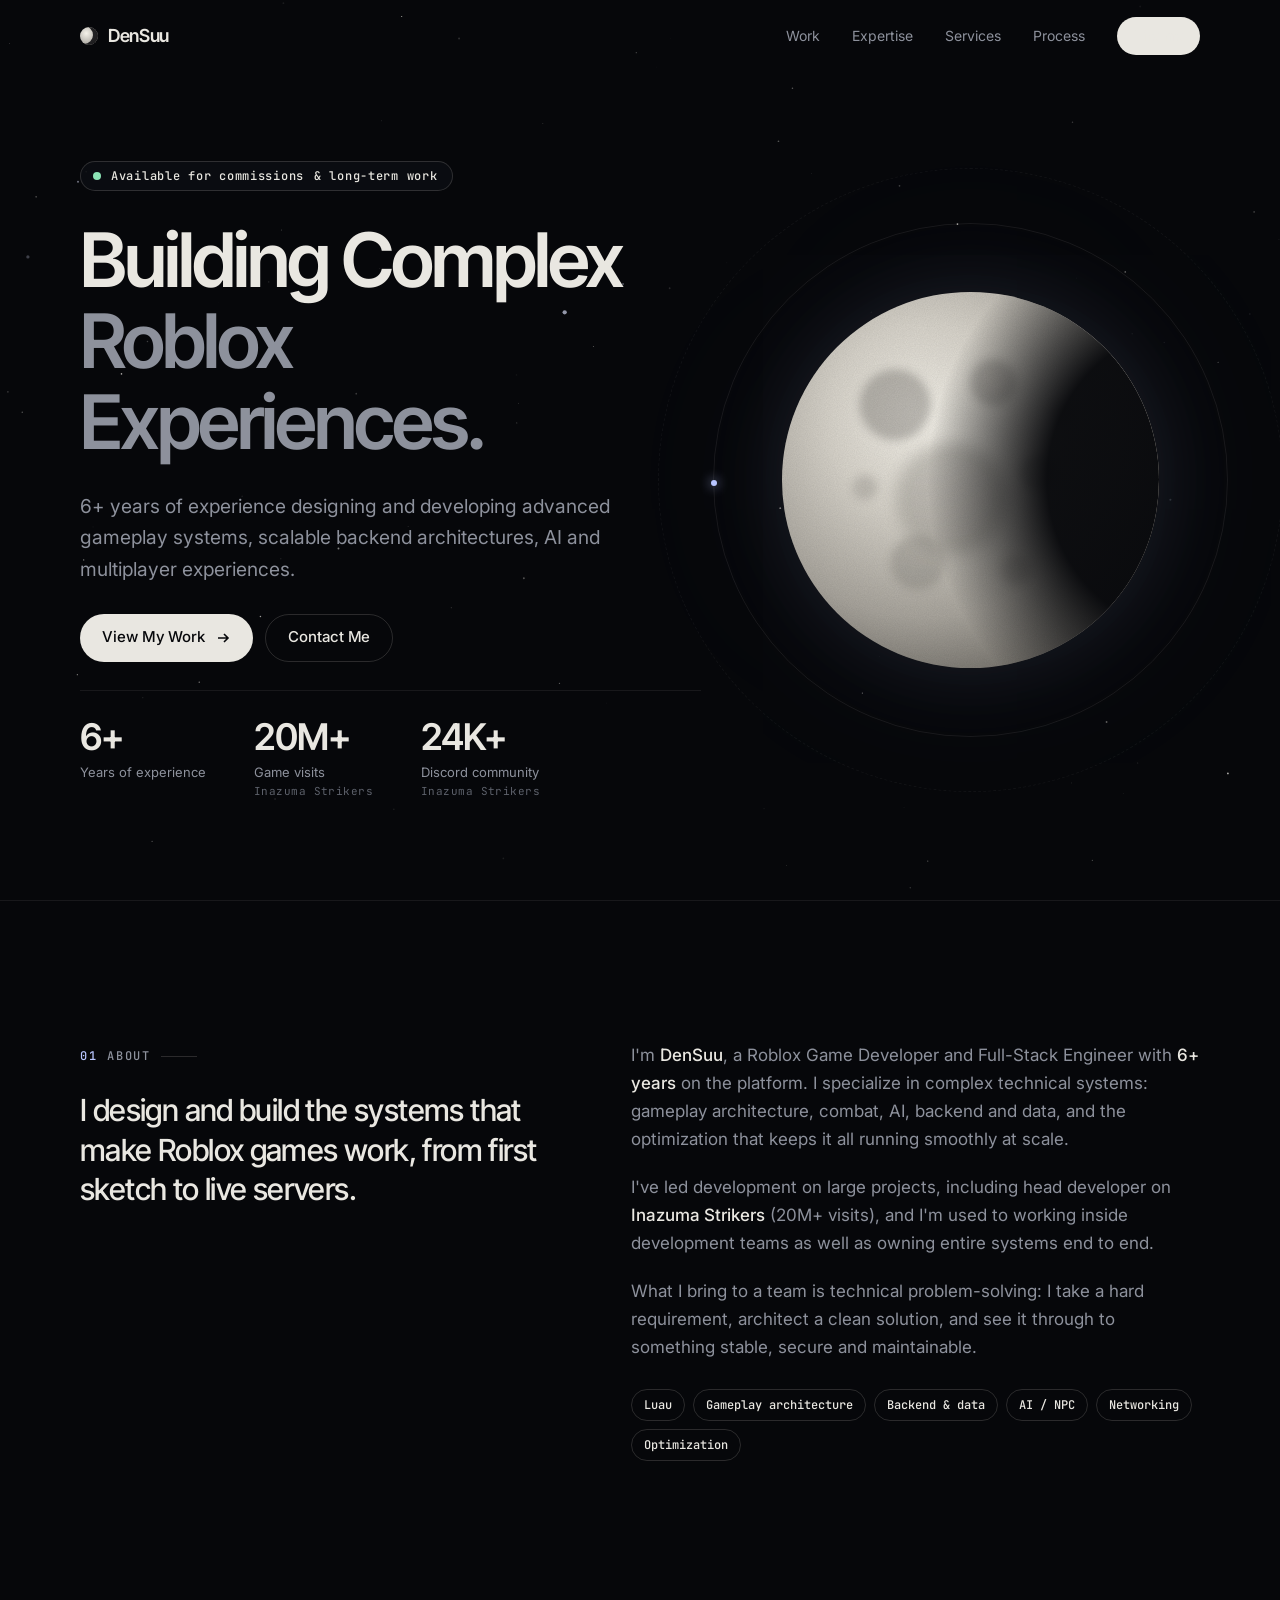
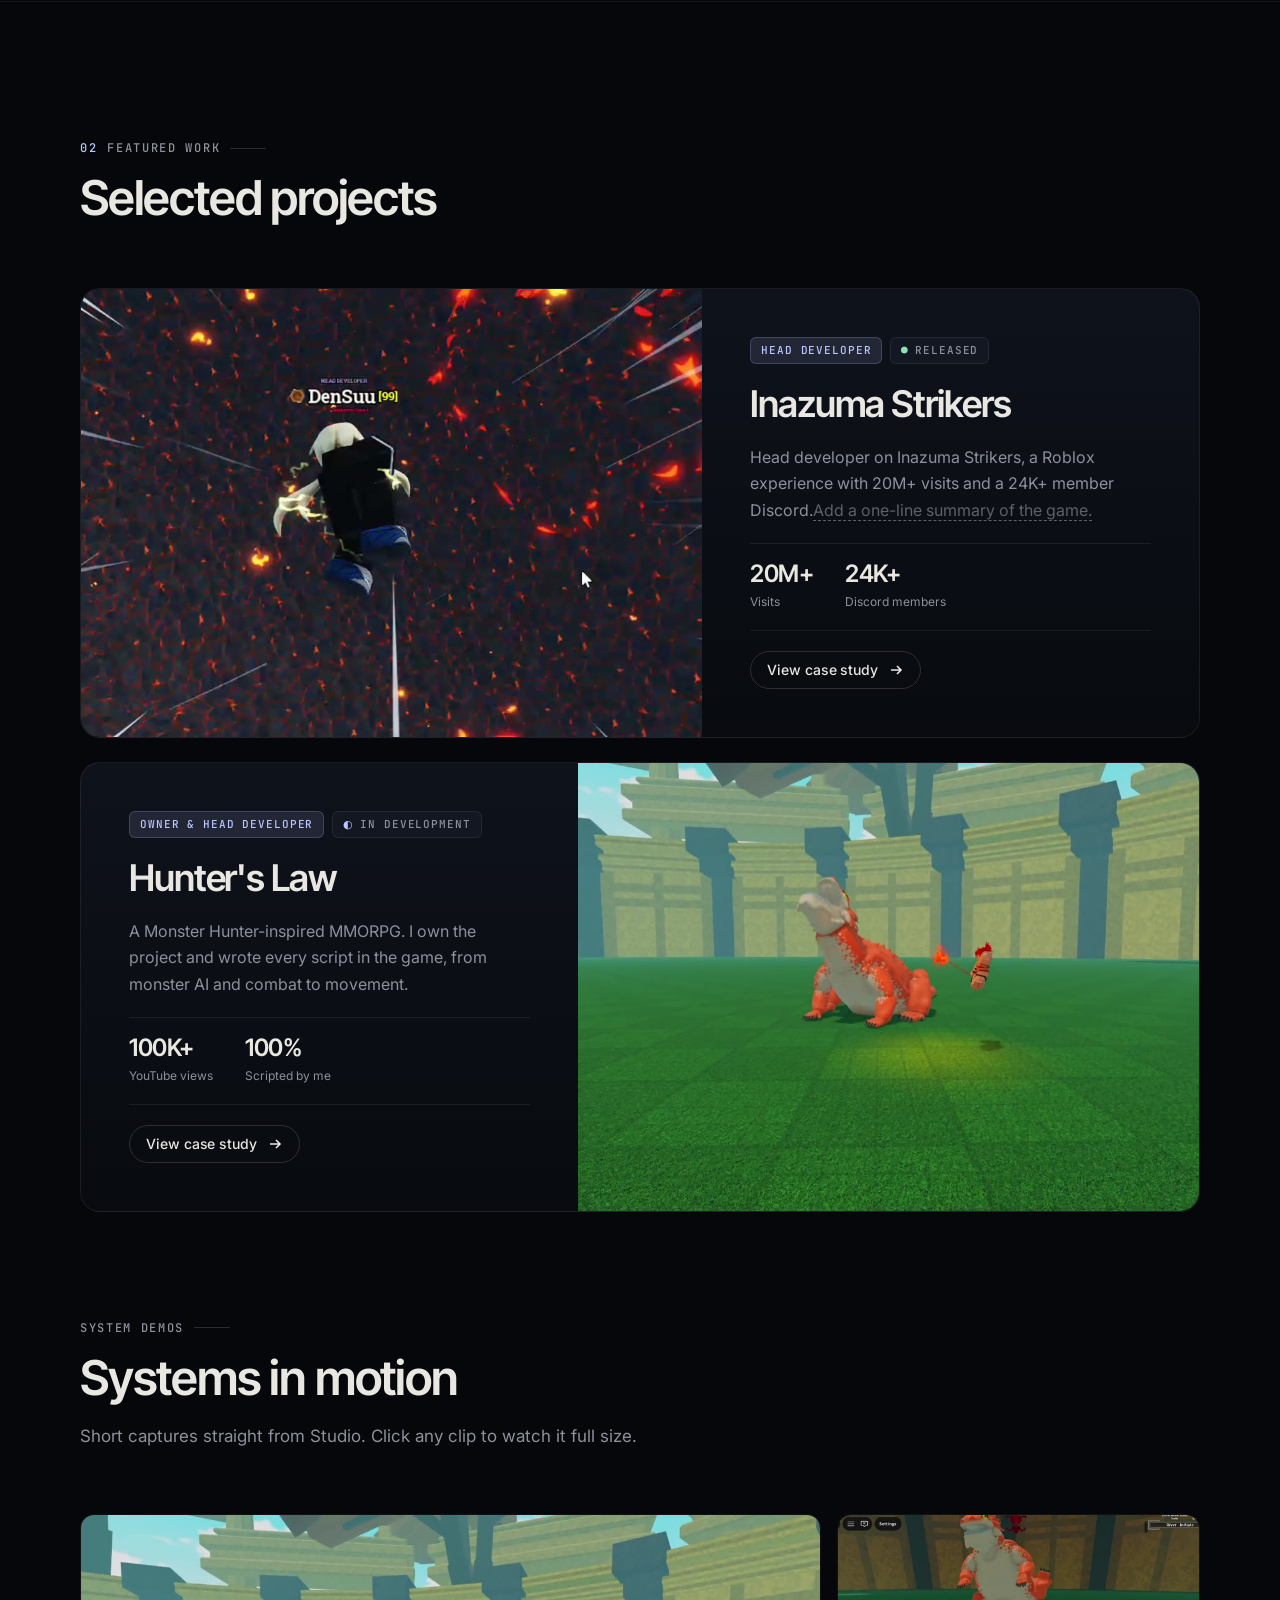
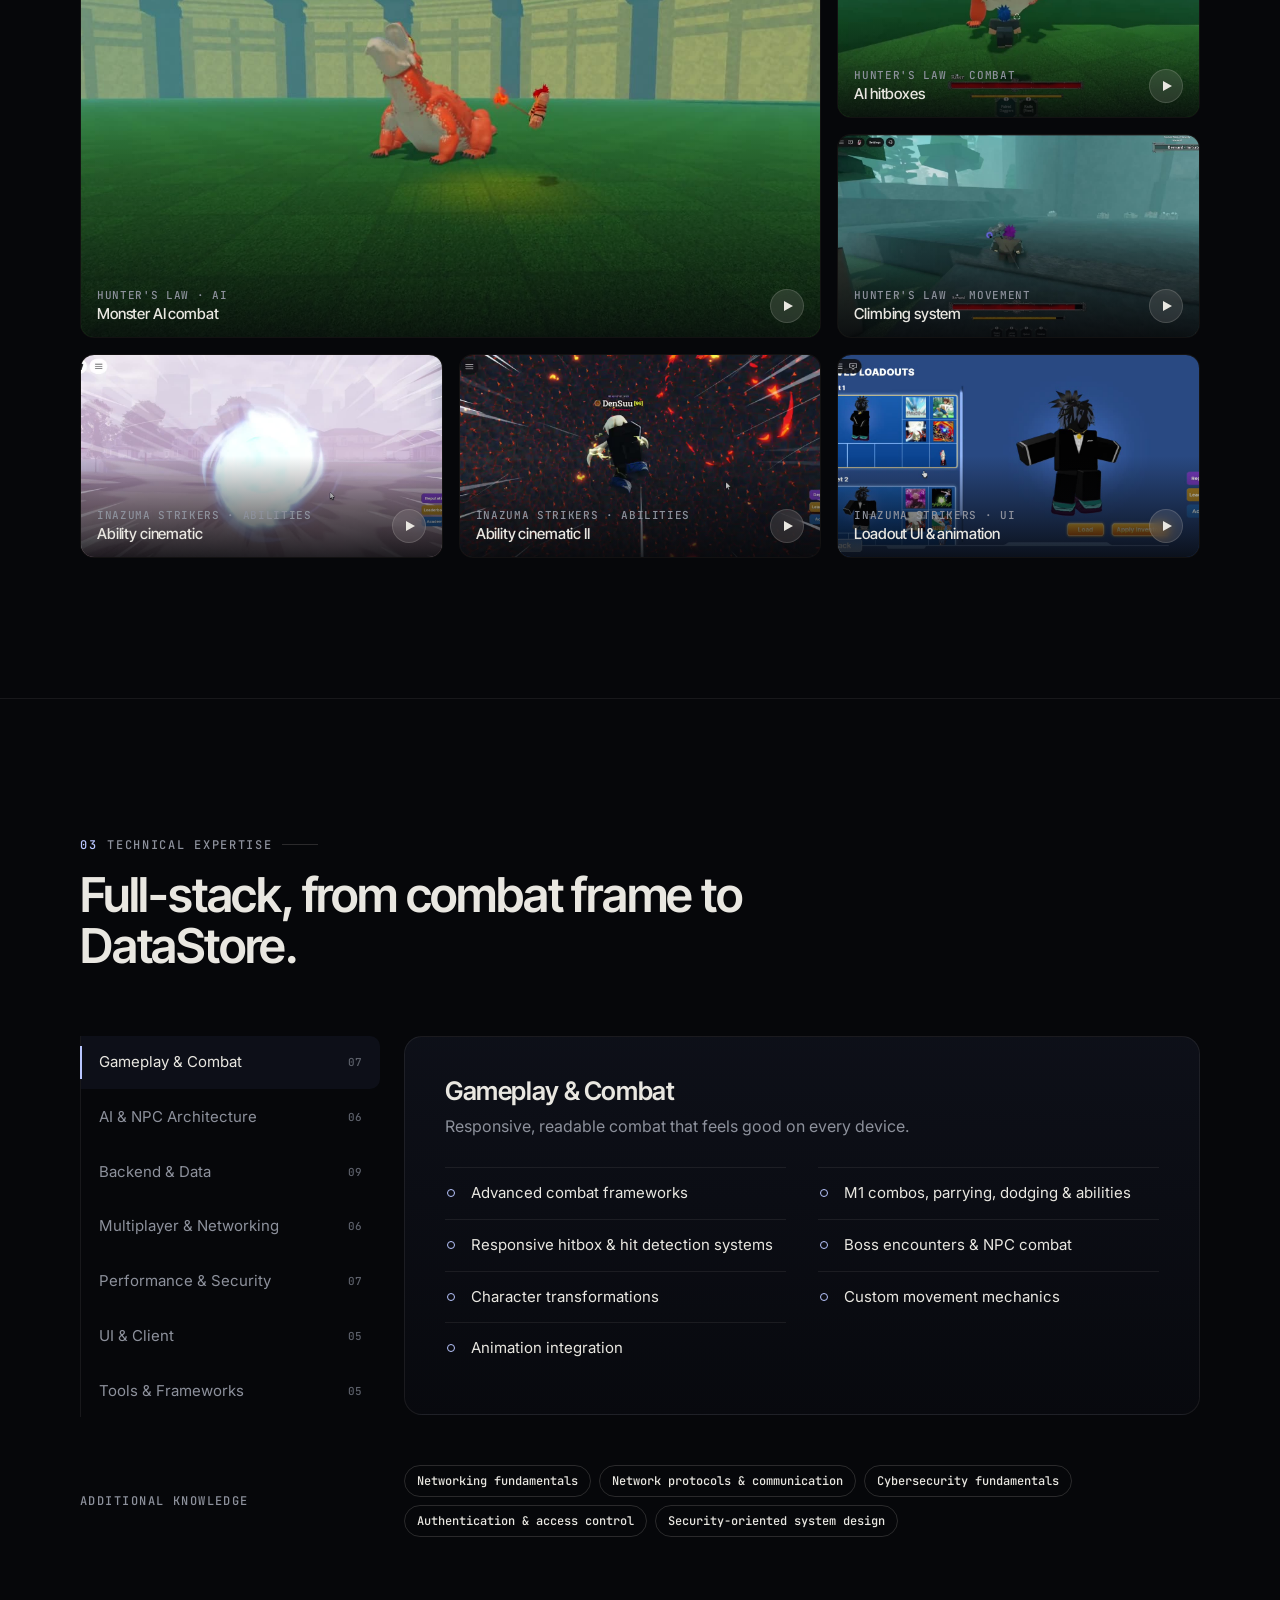
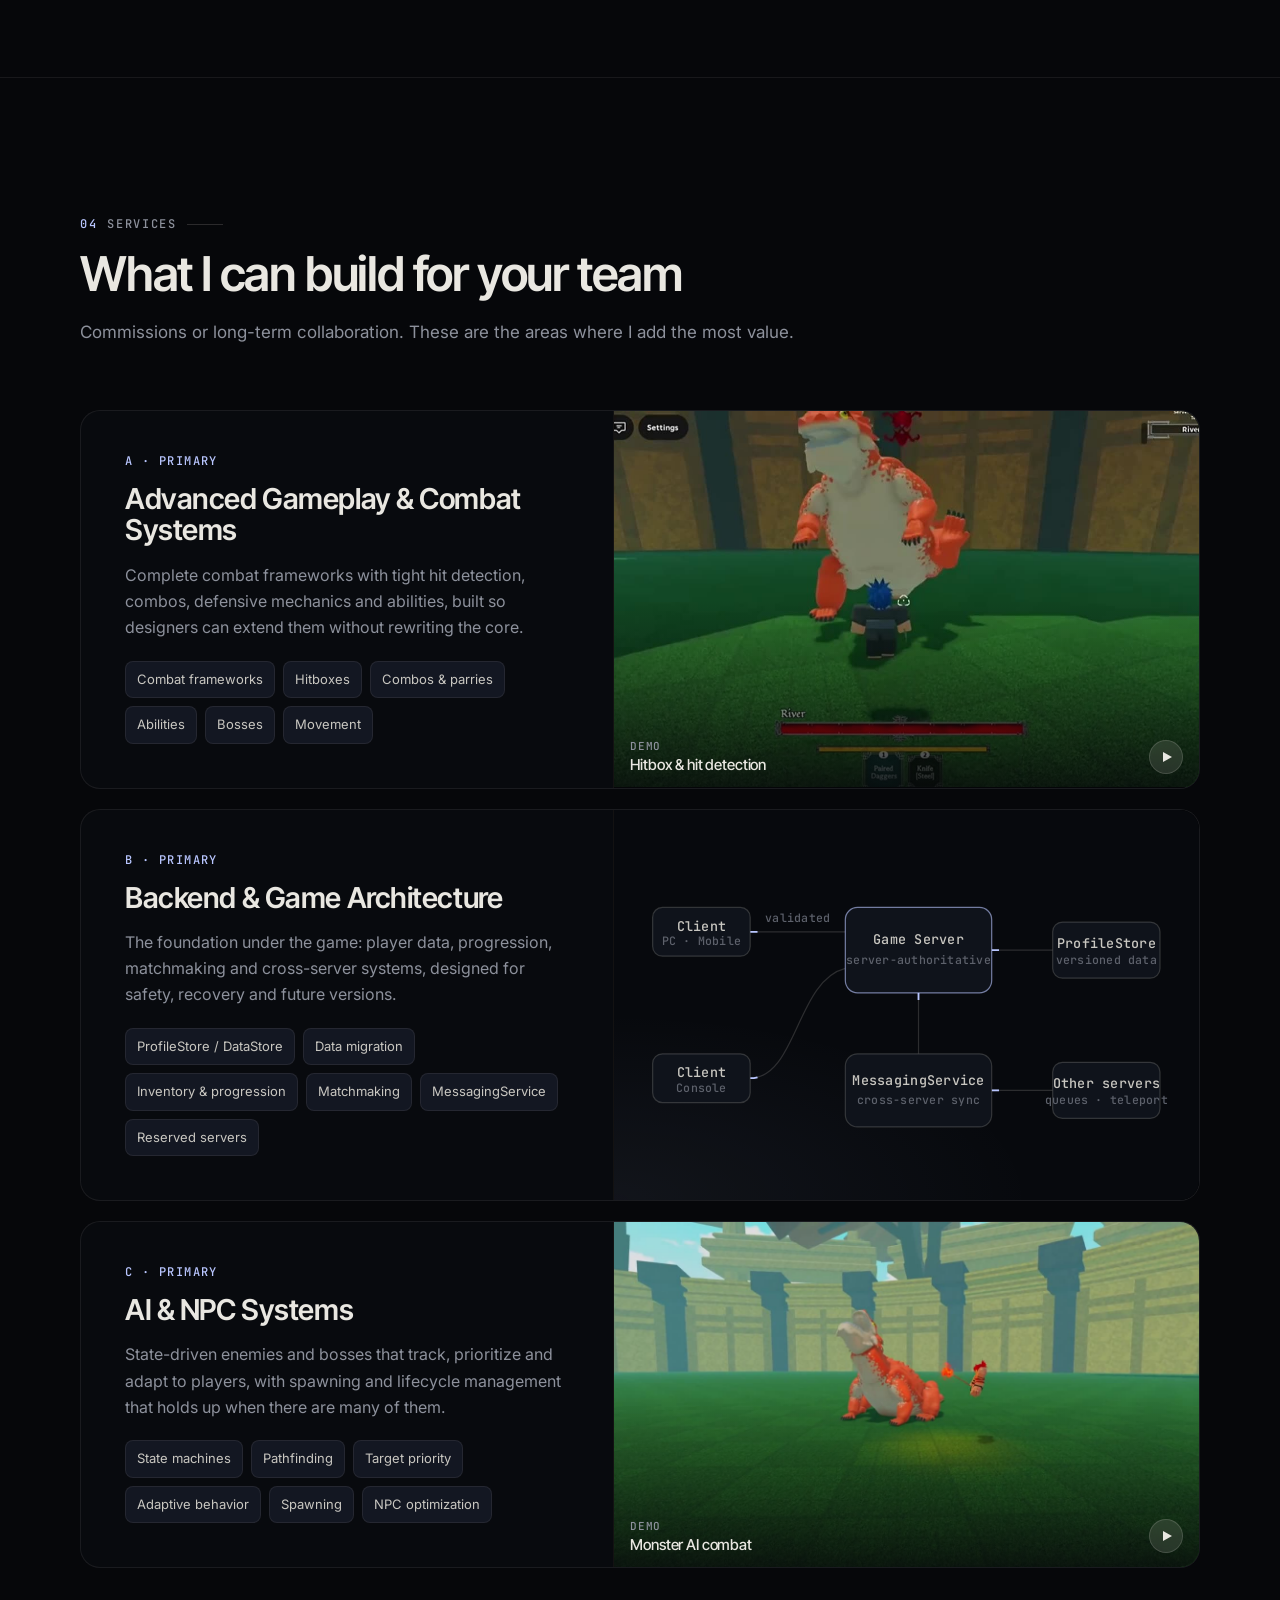
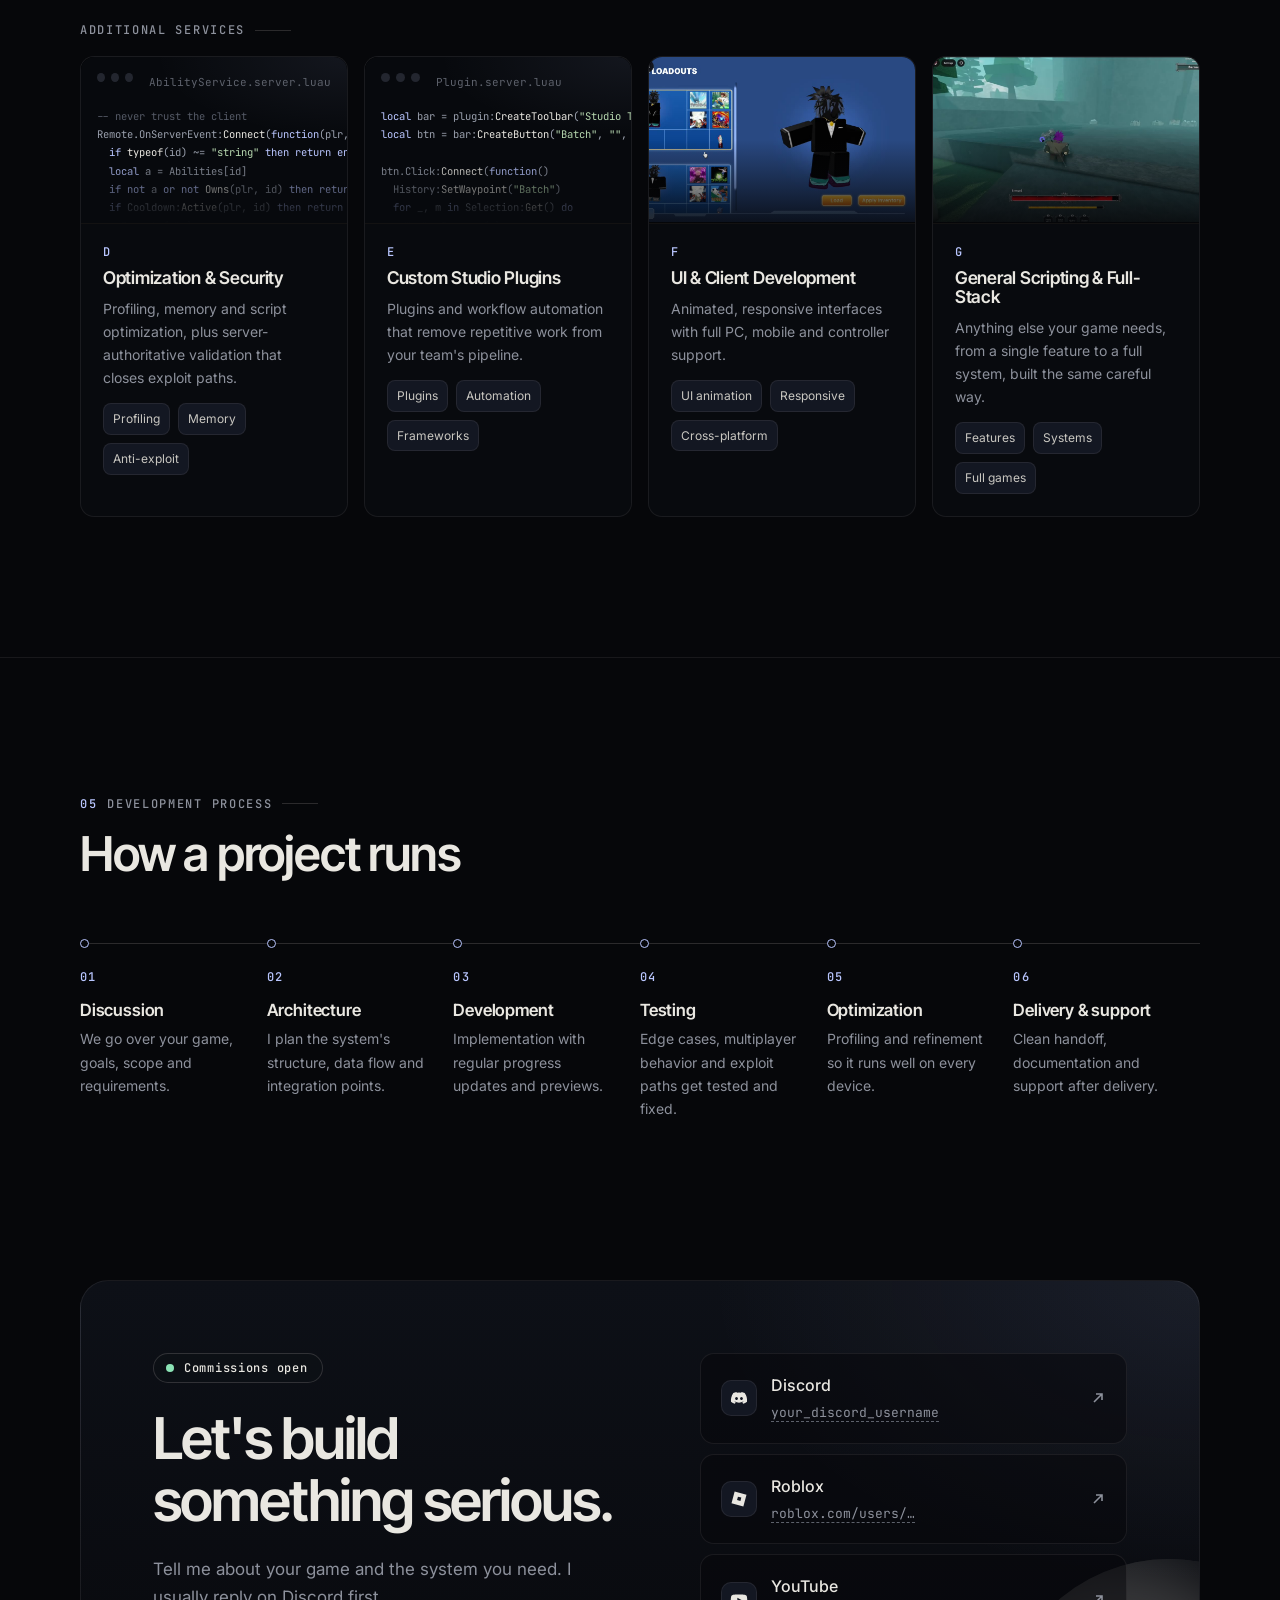
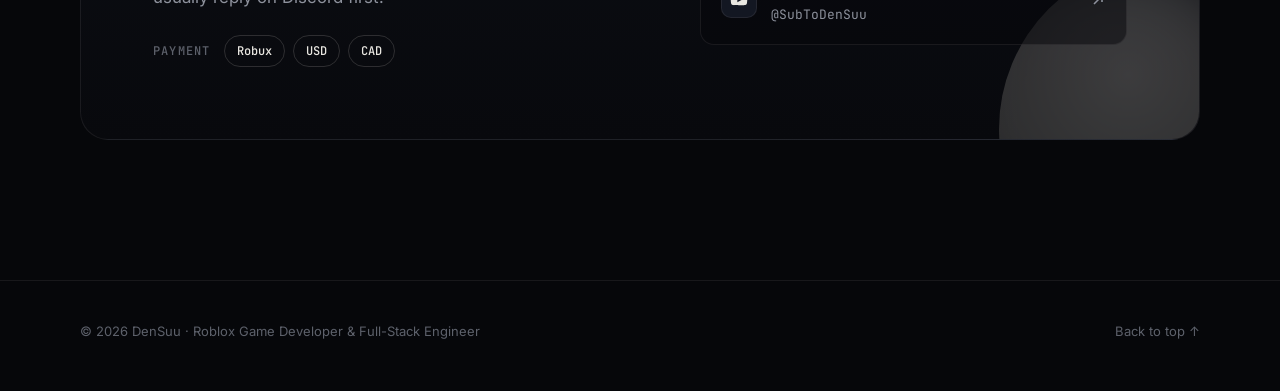
==== index.html @ 3a6e330b "Add files via upload" ====
<!DOCTYPE html>
<html lang="en">
<head>
  <meta charset="utf-8" />
  <meta name="viewport" content="width=device-width, initial-scale=1" />
  <title>DenSuu — Roblox Game Developer &amp; Full-Stack Engineer</title>
  <meta name="description" content="DenSuu — Roblox Game Developer and Full-Stack Engineer with 6+ years of experience building combat systems, AI, backend architecture and multiplayer experiences. Open for commissions." />
  <meta name="theme-color" content="#06070a" />
  <meta property="og:title" content="DenSuu — Roblox Game Developer & Full-Stack Engineer" />
  <meta property="og:description" content="6+ years building advanced gameplay systems, scalable backends, AI and multiplayer experiences on Roblox." />
  <meta property="og:image" content="assets/img/ai-monster-fight.jpg" />
  <link rel="icon" href="assets/img/favicon.svg" type="image/svg+xml" />
  <link rel="preconnect" href="https://fonts.googleapis.com" />
  <link rel="preconnect" href="https://fonts.gstatic.com" crossorigin />
  <link href="https://fonts.googleapis.com/css2?family=Inter:wght@400;500;600&family=Inter+Tight:wght@500;600&family=JetBrains+Mono:wght@400;500&display=swap" rel="stylesheet" />
  <link rel="stylesheet" href="assets/css/style.css" />
</head>
<body>
  <canvas id="stars" aria-hidden="true"></canvas>

  <!-- ===================== NAV ===================== -->
  <header class="nav">
    <div class="container nav-inner">
      <a href="#top" class="logo" aria-label="DenSuu home"><span class="logo-moon"></span>DenSuu</a>
      <button class="nav-toggle" aria-label="Menu" aria-expanded="false"><span></span></button>
      <nav class="nav-links" aria-label="Main">
        <a href="#work">Work</a>
        <a href="#expertise">Expertise</a>
        <a href="#services">Services</a>
        <a href="#process">Process</a>
        <a href="#contact" class="btn btn-primary btn-sm">Hire me</a>
      </nav>
    </div>
  </header>

  <main id="top">
    <!-- ===================== 1. HERO ===================== -->
    <section class="hero">
      <div class="container hero-grid">
        <div class="hero-copy">
          <!-- EDIT: availability text -->
          <span class="status reveal"><span class="dot"></span>Available for commissions<span class="hide-sm"> &amp; long-term work</span></span>

          <h1 class="reveal d1">Building Complex<br /><span class="soft">Roblox Experiences.</span></h1>

          <p class="hero-sub reveal d2">6+ years of experience designing and developing advanced gameplay systems, scalable backend architectures, AI and multiplayer experiences.</p>

          <div class="hero-cta reveal d3">
            <a href="#work" class="btn btn-primary">View My Work
              <svg viewBox="0 0 16 16" fill="none" stroke="currentColor" stroke-width="1.6"><path d="M3 8h10M9 4l4 4-4 4"/></svg></a>
            <a href="#contact" class="btn btn-ghost">Contact Me</a>
          </div>

          <!-- EDIT: headline statistics -->
          <div class="stats reveal d4">
            <div class="stat"><div class="val">6+</div><div class="lbl">Years of experience</div></div>
            <div class="stat"><div class="val">20M+</div><div class="lbl">Game visits<small>Inazuma Strikers</small></div></div>
            <div class="stat"><div class="val">24K+</div><div class="lbl">Discord community<small>Inazuma Strikers</small></div></div>
          </div>
        </div>

        <div class="moon-wrap" aria-hidden="true">
          <div class="moon-orbit o2"></div>
          <div class="moon-orbit"></div>
          <div class="moon"><div class="grain"></div></div>
        </div>
      </div>
    </section>

    <hr class="divider" />

    <!-- ===================== 2. ABOUT ===================== -->
    <section id="about">
      <div class="container about-grid">
        <div class="reveal">
          <span class="eyebrow"><span class="num">01</span> About</span>
          <p class="about-lead" style="margin-top:24px">I design and build the systems that make Roblox games work, from first sketch to live servers.</p>
        </div>
        <div class="about-body reveal d1">
          <!-- EDIT: about text -->
          <p>I'm <strong>DenSuu</strong>, a Roblox Game Developer and Full-Stack Engineer with <strong>6+ years</strong> on the platform. I specialize in complex technical systems: gameplay architecture, combat, AI, backend and data, and the optimization that keeps it all running smoothly at scale.</p>
          <p>I've led development on large projects, including head developer on <strong>Inazuma Strikers</strong> (20M+ visits), and I'm used to working inside development teams as well as owning entire systems end to end.</p>
          <p>What I bring to a team is technical problem-solving: I take a hard requirement, architect a clean solution, and see it through to something stable, secure and maintainable.</p>
          <div class="pill-row">
            <span class="pill">Luau</span><span class="pill">Gameplay architecture</span><span class="pill">Backend &amp; data</span><span class="pill">AI / NPC</span><span class="pill">Networking</span><span class="pill">Optimization</span>
          </div>
        </div>
      </div>
    </section>

    <hr class="divider" />

    <!-- ===================== 3. FEATURED PROJECTS ===================== -->
    <section id="work">
      <div class="container">
        <div class="section-head reveal">
          <span class="eyebrow"><span class="num">02</span> Featured work</span>
          <h2>Selected projects</h2>
        </div>

        <div class="projects">
          <!-- PROJECT A -->
          <article class="project-card reveal">
            <a class="project-media" href="projects/inazuma-strikers.html" aria-label="Inazuma Strikers case study">
              <!-- EDIT: swap for real Inazuma Strikers gameplay footage/cover when available -->
              <video data-autoplay muted loop playsinline preload="none" poster="assets/img/cinematic-2.jpg" data-src="assets/videos/cinematic-2.mp4"></video>
            </a>
            <div class="project-body">
              <div class="project-meta"><span class="tag accent">Head Developer</span><span class="tag live">Released</span></div>
              <h3>Inazuma Strikers</h3>
              <p>Head developer on Inazuma Strikers, a Roblox experience with 20M+ visits and a 24K+ member Discord.<em class="ph">Add a one-line summary of the game.</em></p>
              <div class="mini-stats">
                <div><div class="val">20M+</div><div class="lbl">Visits</div></div>
                <div><div class="val">24K+</div><div class="lbl">Discord members</div></div>
              </div>
              <a href="projects/inazuma-strikers.html" class="btn btn-ghost btn-sm">View case study
                <svg viewBox="0 0 16 16" fill="none" stroke="currentColor" stroke-width="1.6"><path d="M3 8h10M9 4l4 4-4 4"/></svg></a>
            </div>
          </article>

          <!-- PROJECT B -->
          <article class="project-card reveal">
            <a class="project-media" href="projects/hunters-law.html" aria-label="Hunter's Law case study">
              <video data-autoplay muted loop playsinline preload="none" poster="assets/img/ai-monster-fight.jpg" data-src="assets/videos/ai-monster-fight.mp4"></video>
            </a>
            <div class="project-body">
              <div class="project-meta"><span class="tag accent">Owner &amp; Head Developer</span><span class="tag dev">In development</span></div>
              <h3>Hunter's Law</h3>
              <p>A Monster Hunter-inspired MMORPG. I own the project and wrote every script in the game, from monster AI and combat to movement.</p>
              <div class="mini-stats">
                <div><div class="val">100K+</div><div class="lbl">YouTube views</div></div>
                <div><div class="val">100%</div><div class="lbl">Scripted by me</div></div>
              </div>
              <a href="projects/hunters-law.html" class="btn btn-ghost btn-sm">View case study
                <svg viewBox="0 0 16 16" fill="none" stroke="currentColor" stroke-width="1.6"><path d="M3 8h10M9 4l4 4-4 4"/></svg></a>
            </div>
          </article>
        </div>

        <!-- SYSTEM DEMOS / SHOWREEL
             To add a clip: copy one <a class="tile">…</a> block.
             For YouTube instead of an mp4, add data-youtube="VIDEO_ID" to the <a>. -->
        <div class="section-head reveal" style="margin-top:110px">
          <span class="eyebrow">System demos</span>
          <h2>Systems in motion</h2>
          <p>Short captures straight from Studio. Click any clip to watch it full size.</p>
        </div>

        <div class="reel">
          <a class="tile reveal" href="assets/videos/ai-monster-fight.mp4" data-lightbox data-title="Monster AI combat" data-meta="Hunter's Law">
            <video data-autoplay muted loop playsinline preload="none" poster="assets/img/ai-monster-fight.jpg" data-src="assets/videos/ai-monster-fight.mp4"></video>
            <div class="tile-cap"><div><span>Hunter's Law · AI</span><h4>Monster AI combat</h4></div><i class="tile-play"><svg viewBox="0 0 12 12" fill="currentColor"><path d="M2 1l9 5-9 5z"/></svg></i></div>
          </a>
          <a class="tile reveal d1" href="assets/videos/ai-hitbox.mp4" data-lightbox data-title="AI hitboxes & hit detection" data-meta="Hunter's Law">
            <video data-autoplay muted loop playsinline preload="none" poster="assets/img/ai-hitbox.jpg" data-src="assets/videos/ai-hitbox.mp4"></video>
            <div class="tile-cap"><div><span>Hunter's Law · Combat</span><h4>AI hitboxes</h4></div><i class="tile-play"><svg viewBox="0 0 12 12" fill="currentColor"><path d="M2 1l9 5-9 5z"/></svg></i></div>
          </a>
          <a class="tile reveal d2" href="assets/videos/movement-climbing.mp4" data-lightbox data-title="Movement & climbing system" data-meta="Hunter's Law">
            <video data-autoplay muted loop playsinline preload="none" poster="assets/img/movement-climbing.jpg" data-src="assets/videos/movement-climbing.mp4"></video>
            <div class="tile-cap"><div><span>Hunter's Law · Movement</span><h4>Climbing system</h4></div><i class="tile-play"><svg viewBox="0 0 12 12" fill="currentColor"><path d="M2 1l9 5-9 5z"/></svg></i></div>
          </a>
          <a class="tile reveal" href="assets/videos/cinematic-1.mp4" data-lightbox data-title="Ability cinematic" data-meta="Inazuma Strikers">
            <video data-autoplay muted loop playsinline preload="none" poster="assets/img/cinematic-1.jpg" data-src="assets/videos/cinematic-1.mp4"></video>
            <div class="tile-cap"><div><span>Inazuma Strikers · Abilities</span><h4>Ability cinematic</h4></div><i class="tile-play"><svg viewBox="0 0 12 12" fill="currentColor"><path d="M2 1l9 5-9 5z"/></svg></i></div>
          </a>
          <a class="tile reveal d1" href="assets/videos/cinematic-2.mp4" data-lightbox data-title="Ability cinematic II" data-meta="Inazuma Strikers">
            <video data-autoplay muted loop playsinline preload="none" poster="assets/img/cinematic-2.jpg" data-src="assets/videos/cinematic-2.mp4"></video>
            <div class="tile-cap"><div><span>Inazuma Strikers · Abilities</span><h4>Ability cinematic II</h4></div><i class="tile-play"><svg viewBox="0 0 12 12" fill="currentColor"><path d="M2 1l9 5-9 5z"/></svg></i></div>
          </a>
          <a class="tile reveal d2" href="assets/videos/ui-animation.mp4" data-lightbox data-title="Loadout UI & animation" data-meta="Inazuma Strikers">
            <video data-autoplay muted loop playsinline preload="none" poster="assets/img/ui-animation.jpg" data-src="assets/videos/ui-animation.mp4"></video>
            <div class="tile-cap"><div><span>Inazuma Strikers · UI</span><h4>Loadout UI &amp; animation</h4></div><i class="tile-play"><svg viewBox="0 0 12 12" fill="currentColor"><path d="M2 1l9 5-9 5z"/></svg></i></div>
          </a>
        </div>
      </div>
    </section>

    <hr class="divider" />

    <!-- ===================== 4. TECHNICAL EXPERTISE ===================== -->
    <section id="expertise">
      <div class="container">
        <div class="section-head reveal">
          <span class="eyebrow"><span class="num">03</span> Technical expertise</span>
          <h2>Full-stack, from combat frame to DataStore.</h2>
        </div>

        <div class="tabs reveal" data-tabs>
          <div class="tab-list" role="tablist" aria-label="Expertise categories">
            <button class="tab-btn" role="tab" aria-controls="t1" id="b1">Gameplay &amp; Combat <span class="count">07</span></button>
            <button class="tab-btn" role="tab" aria-controls="t2" id="b2">AI &amp; NPC Architecture <span class="count">06</span></button>
            <button class="tab-btn" role="tab" aria-controls="t3" id="b3">Backend &amp; Data <span class="count">09</span></button>
            <button class="tab-btn" role="tab" aria-controls="t4" id="b4">Multiplayer &amp; Networking <span class="count">06</span></button>
            <button class="tab-btn" role="tab" aria-controls="t5" id="b5">Performance &amp; Security <span class="count">07</span></button>
            <button class="tab-btn" role="tab" aria-controls="t6" id="b6">UI &amp; Client <span class="count">05</span></button>
            <button class="tab-btn" role="tab" aria-controls="t7" id="b7">Tools &amp; Frameworks <span class="count">05</span></button>
          </div>

          <div>
            <div class="tab-panel" role="tabpanel" id="t1" aria-labelledby="b1">
              <h3>Gameplay &amp; Combat</h3><p>Responsive, readable combat that feels good on every device.</p>
              <ul class="check-list">
                <li>Advanced combat frameworks</li><li>M1 combos, parrying, dodging &amp; abilities</li>
                <li>Responsive hitbox &amp; hit detection systems</li><li>Boss encounters &amp; NPC combat</li>
                <li>Character transformations</li><li>Custom movement mechanics</li><li>Animation integration</li>
              </ul>
            </div>
            <div class="tab-panel" role="tabpanel" id="t2" aria-labelledby="b2" hidden>
              <h3>AI &amp; NPC Architecture</h3><p>Enemies that think, adapt and scale.</p>
              <ul class="check-list">
                <li>State-based AI</li><li>Dynamic pathfinding</li>
                <li>Target detection &amp; prioritization</li><li>Adaptive combat behavior</li>
                <li>NPC spawning &amp; lifecycle management</li><li>Large-scale NPC optimization</li>
              </ul>
            </div>
            <div class="tab-panel" role="tabpanel" id="t3" aria-labelledby="b3" hidden>
              <h3>Backend &amp; Data Architecture</h3><p>Player data that is safe, recoverable and built to evolve.</p>
              <ul class="check-list">
                <li>DataStore &amp; ProfileStore integration</li><li>Custom data management systems</li>
                <li>Player data restoration &amp; recovery</li><li>Data migration &amp; version management</li>
                <li>Inventory &amp; progression systems</li><li>Global matchmaking &amp; queue systems</li>
                <li>Cross-server communication</li><li>MessagingService</li><li>Server-to-server synchronization</li>
              </ul>
            </div>
            <div class="tab-panel" role="tabpanel" id="t4" aria-labelledby="b4" hidden>
              <h3>Multiplayer &amp; Networking</h3><p>Clean client-server boundaries and smooth replication.</p>
              <ul class="check-list">
                <li>Client-server architecture</li><li>RemoteEvent &amp; RemoteFunction architecture</li>
                <li>Server synchronization</li><li>TeleportService &amp; reserved servers</li>
                <li>Multiplayer instance management</li><li>Network ownership &amp; replication</li>
              </ul>
            </div>
            <div class="tab-panel" role="tabpanel" id="t5" aria-labelledby="b5" hidden>
              <h3>Performance &amp; Security</h3><p>Fast for players, hard for exploiters.</p>
              <ul class="check-list">
                <li>Script optimization</li><li>Memory management</li>
                <li>Performance profiling</li><li>Server-authoritative architecture</li>
                <li>Server-side validation</li><li>Exploit-resistant systems</li><li>Remote communication security</li>
              </ul>
            </div>
            <div class="tab-panel" role="tabpanel" id="t6" aria-labelledby="b6" hidden>
              <h3>UI &amp; Client Development</h3><p>Interfaces that feel polished on PC, mobile and controller.</p>
              <ul class="check-list">
                <li>Custom UI development</li><li>Responsive interfaces</li>
                <li>UI animations &amp; transitions</li><li>PC, Mobile &amp; Controller support</li>
                <li>Input handling &amp; cross-platform compatibility</li>
              </ul>
            </div>
            <div class="tab-panel" role="tabpanel" id="t7" aria-labelledby="b7" hidden>
              <h3>Tools &amp; Additional Development</h3><p>Tooling that makes a whole team faster.</p>
              <ul class="check-list">
                <li>Custom Roblox Studio plugin development</li><li>Workflow automation</li>
                <li>Custom development frameworks</li><li>Procedural generation</li>
                <li>External API integration where supported</li>
              </ul>
            </div>
          </div>
        </div>

        <!-- 5. ADDITIONAL KNOWLEDGE -->
        <div class="knowledge reveal">
          <h4>Additional knowledge</h4>
          <div class="pill-row">
            <span class="pill">Networking fundamentals</span>
            <span class="pill">Network protocols &amp; communication</span>
            <span class="pill">Cybersecurity fundamentals</span>
            <span class="pill">Authentication &amp; access control</span>
            <span class="pill">Security-oriented system design</span>
          </div>
        </div>
      </div>
    </section>

    <hr class="divider" />

    <!-- ===================== 6. SERVICES ===================== -->
    <section id="services">
      <div class="container">
        <div class="section-head reveal">
          <span class="eyebrow"><span class="num">04</span> Services</span>
          <h2>What I can build for your team</h2>
          <p>Commissions or long-term collaboration. These are the areas where I add the most value.</p>
        </div>

        <div class="svc-primary">
          <!-- A -->
          <article class="svc reveal">
            <div class="svc-body">
              <span class="svc-letter">A · PRIMARY</span>
              <h3>Advanced Gameplay &amp; Combat Systems</h3>
              <p>Complete combat frameworks with tight hit detection, combos, defensive mechanics and abilities, built so designers can extend them without rewriting the core.</p>
              <ul class="svc-caps"><li>Combat frameworks</li><li>Hitboxes</li><li>Combos &amp; parries</li><li>Abilities</li><li>Bosses</li><li>Movement</li></ul>
            </div>
            <a class="svc-visual tile" href="assets/videos/ai-hitbox.mp4" data-lightbox data-title="AI hitboxes & hit detection" data-meta="Combat">
              <video data-autoplay muted loop playsinline preload="none" poster="assets/img/ai-hitbox.jpg" data-src="assets/videos/ai-hitbox.mp4"></video>
              <div class="tile-cap"><div><span>Demo</span><h4>Hitbox &amp; hit detection</h4></div><i class="tile-play"><svg viewBox="0 0 12 12" fill="currentColor"><path d="M2 1l9 5-9 5z"/></svg></i></div>
            </a>
          </article>

          <!-- B -->
          <article class="svc reveal">
            <div class="svc-body">
              <span class="svc-letter">B · PRIMARY</span>
              <h3>Backend &amp; Game Architecture</h3>
              <p>The foundation under the game: player data, progression, matchmaking and cross-server systems, designed for safety, recovery and future versions.</p>
              <ul class="svc-caps"><li>ProfileStore / DataStore</li><li>Data migration</li><li>Inventory &amp; progression</li><li>Matchmaking</li><li>MessagingService</li><li>Reserved servers</li></ul>
            </div>
            <div class="svc-visual">
              <!-- Architecture diagram (replace with a video tile if you prefer) -->
              <div class="arch" aria-label="Diagram: clients talk to a server-authoritative game server, which syncs with data storage and other servers.">
                <svg viewBox="0 0 440 260">
                  <path class="wire" d="M92 70 H170"/><path class="pulse" d="M92 70 H170"/>
                  <path class="wire" d="M92 190 C130 190 130 110 170 100"/><path class="pulse" d="M92 190 C130 190 130 110 170 100" style="animation-delay:1s"/>
                  <path class="wire" d="M290 85 H340"/><path class="pulse" d="M290 85 H340" style="animation-delay:.5s"/>
                  <path class="wire" d="M230 120 V170"/><path class="pulse" d="M230 120 V170" style="animation-delay:1.5s"/>
                  <path class="wire" d="M290 200 H340"/><path class="pulse" d="M290 200 H340" style="animation-delay:2s"/>
                  <g class="node"><rect x="12" y="50" width="80" height="40" rx="8"/><text x="52" y="69" text-anchor="middle">Client</text><text class="sub" x="52" y="81" text-anchor="middle">PC · Mobile</text></g>
                  <g class="node"><rect x="12" y="170" width="80" height="40" rx="8"/><text x="52" y="189" text-anchor="middle">Client</text><text class="sub" x="52" y="201" text-anchor="middle">Console</text></g>
                  <g class="node hl"><rect x="170" y="50" width="120" height="70" rx="10"/><text x="230" y="80" text-anchor="middle">Game Server</text><text class="sub" x="230" y="96" text-anchor="middle">server-authoritative</text></g>
                  <g class="node"><rect x="340" y="62" width="88" height="46" rx="8"/><text x="384" y="83" text-anchor="middle">ProfileStore</text><text class="sub" x="384" y="96" text-anchor="middle">versioned data</text></g>
                  <g class="node"><rect x="170" y="170" width="120" height="60" rx="10"/><text x="230" y="196" text-anchor="middle">MessagingService</text><text class="sub" x="230" y="211" text-anchor="middle">cross-server sync</text></g>
                  <g class="node"><rect x="340" y="177" width="88" height="46" rx="8"/><text x="384" y="198" text-anchor="middle">Other servers</text><text class="sub" x="384" y="211" text-anchor="middle">queues · teleport</text></g>
                  <text class="sub" x="131" y="62" text-anchor="middle">validated</text>
                </svg>
              </div>
            </div>
          </article>

          <!-- C -->
          <article class="svc reveal">
            <div class="svc-body">
              <span class="svc-letter">C · PRIMARY</span>
              <h3>AI &amp; NPC Systems</h3>
              <p>State-driven enemies and bosses that track, prioritize and adapt to players, with spawning and lifecycle management that holds up when there are many of them.</p>
              <ul class="svc-caps"><li>State machines</li><li>Pathfinding</li><li>Target priority</li><li>Adaptive behavior</li><li>Spawning</li><li>NPC optimization</li></ul>
            </div>
            <a class="svc-visual tile" href="assets/videos/ai-monster-fight.mp4" data-lightbox data-title="Monster AI combat" data-meta="Hunter's Law">
              <video data-autoplay muted loop playsinline preload="none" poster="assets/img/ai-monster-fight.jpg" data-src="assets/videos/ai-monster-fight.mp4"></video>
              <div class="tile-cap"><div><span>Demo</span><h4>Monster AI combat</h4></div><i class="tile-play"><svg viewBox="0 0 12 12" fill="currentColor"><path d="M2 1l9 5-9 5z"/></svg></i></div>
            </a>
          </article>
        </div>

        <div class="svc-more-head reveal">
          <span class="eyebrow">Additional services</span>
        </div>

        <div class="svc-grid">
          <!-- D -->
          <article class="svc-card reveal">
            <div class="svc-visual">
              <div class="code-visual" aria-hidden="true">
                <div class="bar"><i></i><i></i><i></i><b>AbilityService.server.luau</b></div>
<pre><span class="c">-- never trust the client</span>
Remote.OnServerEvent:<span class="f">Connect</span>(<span class="k">function</span>(plr, id)
  <span class="k">if</span> <span class="f">typeof</span>(id) ~= <span class="s">"string"</span> <span class="k">then return end</span>
  <span class="k">local</span> a = Abilities[id]
  <span class="k">if not</span> a <span class="k">or not</span> <span class="f">Owns</span>(plr, id) <span class="k">then return end</span>
  <span class="k">if</span> Cooldown:<span class="f">Active</span>(plr, id) <span class="k">then return end</span>
  a:<span class="f">Execute</span>(plr)
<span class="k">end</span>)</pre>
              </div>
            </div>
            <div class="svc-body">
              <span class="svc-letter">D</span>
              <h3>Optimization &amp; Security</h3>
              <p>Profiling, memory and script optimization, plus server-authoritative validation that closes exploit paths.</p>
              <ul class="svc-caps"><li>Profiling</li><li>Memory</li><li>Anti-exploit</li></ul>
            </div>
          </article>

          <!-- E -->
          <article class="svc-card reveal d1">
            <div class="svc-visual">
              <!-- EDIT: replace with a video of one of your plugins when you have one -->
              <div class="code-visual" aria-hidden="true">
                <div class="bar"><i></i><i></i><i></i><b>Plugin.server.luau</b></div>
<pre><span class="k">local</span> bar = plugin:<span class="f">CreateToolbar</span>(<span class="s">"Studio Tools"</span>)
<span class="k">local</span> btn = bar:<span class="f">CreateButton</span>(<span class="s">"Batch"</span>, <span class="s">""</span>, <span class="s">""</span>)

btn.Click:<span class="f">Connect</span>(<span class="k">function</span>()
  History:<span class="f">SetWaypoint</span>(<span class="s">"Batch"</span>)
  <span class="k">for</span> _, m <span class="k">in</span> Selection:<span class="f">Get</span>() <span class="k">do</span>
    Tools.<span class="f">Prepare</span>(m)
  <span class="k">end</span>
<span class="k">end</span>)</pre>
              </div>
            </div>
            <div class="svc-body">
              <span class="svc-letter">E</span>
              <h3>Custom Studio Plugins</h3>
              <p>Plugins and workflow automation that remove repetitive work from your team's pipeline.</p>
              <ul class="svc-caps"><li>Plugins</li><li>Automation</li><li>Frameworks</li></ul>
            </div>
          </article>

          <!-- F -->
          <article class="svc-card reveal d2">
            <a class="svc-visual tile" href="assets/videos/ui-animation.mp4" data-lightbox data-title="Loadout UI & animation" data-meta="Inazuma Strikers">
              <video data-autoplay muted loop playsinline preload="none" poster="assets/img/ui-animation.jpg" data-src="assets/videos/ui-animation.mp4"></video>
            </a>
            <div class="svc-body">
              <span class="svc-letter">F</span>
              <h3>UI &amp; Client Development</h3>
              <p>Animated, responsive interfaces with full PC, mobile and controller support.</p>
              <ul class="svc-caps"><li>UI animation</li><li>Responsive</li><li>Cross-platform</li></ul>
            </div>
          </article>

          <!-- G -->
          <article class="svc-card reveal d3">
            <a class="svc-visual tile" href="assets/videos/movement-climbing.mp4" data-lightbox data-title="Movement & climbing system" data-meta="Hunter's Law">
              <video data-autoplay muted loop playsinline preload="none" poster="assets/img/movement-climbing.jpg" data-src="assets/videos/movement-climbing.mp4"></video>
            </a>
            <div class="svc-body">
              <span class="svc-letter">G</span>
              <h3>General Scripting &amp; Full-Stack</h3>
              <p>Anything else your game needs, from a single feature to a full system, built the same careful way.</p>
              <ul class="svc-caps"><li>Features</li><li>Systems</li><li>Full games</li></ul>
            </div>
          </article>
        </div>
      </div>
    </section>

    <hr class="divider" />

    <!-- ===================== 7. PROCESS ===================== -->
    <section id="process">
      <div class="container">
        <div class="section-head reveal">
          <span class="eyebrow"><span class="num">05</span> Development process</span>
          <h2>How a project runs</h2>
        </div>
        <div class="process">
          <div class="step reveal"><span class="track"></span><h4>Discussion</h4><p>We go over your game, goals, scope and requirements.</p></div>
          <div class="step reveal d1"><span class="track"></span><h4>Architecture</h4><p>I plan the system's structure, data flow and integration points.</p></div>
          <div class="step reveal d2"><span class="track"></span><h4>Development</h4><p>Implementation with regular progress updates and previews.</p></div>
          <div class="step reveal d3"><span class="track"></span><h4>Testing</h4><p>Edge cases, multiplayer behavior and exploit paths get tested and fixed.</p></div>
          <div class="step reveal d4"><span class="track"></span><h4>Optimization</h4><p>Profiling and refinement so it runs well on every device.</p></div>
          <div class="step reveal d4"><span class="track"></span><h4>Delivery &amp; support</h4><p>Clean handoff, documentation and support after delivery.</p></div>
        </div>
      </div>
    </section>

    <!-- ===================== 8. CONTACT ===================== -->
    <section id="contact" style="padding-top:20px">
      <div class="container">
        <div class="contact-card reveal">
          <div class="moon-small" aria-hidden="true"></div>
          <div class="contact-grid">
            <div class="contact-left">
              <span class="status"><span class="dot"></span>Commissions open</span>
              <h2>Let's build something serious.</h2>
              <p>Tell me about your game and the system you need. I usually reply on Discord first.</p>
              <div class="pay"><span class="lbl">Payment</span><span class="pill">Robux</span><span class="pill">USD</span><span class="pill">CAD</span></div>
            </div>

            <div class="contact-links">
              <!-- EDIT: put your Discord invite or profile link in href, and your username in the .s line -->
              <a class="c-link" href="#" target="_blank" rel="noopener">
                <span class="l"><span class="ico"><svg viewBox="0 0 24 24" fill="currentColor"><path d="M19.6 5.3A16.9 16.9 0 0 0 15.4 4l-.5 1a15.7 15.7 0 0 0-5.8 0l-.5-1a16.9 16.9 0 0 0-4.2 1.3C1.7 9.3 1 13.2 1.3 17a17 17 0 0 0 5.2 2.6l1.1-1.8a11 11 0 0 1-1.7-.8l.4-.3a12.1 12.1 0 0 0 11.4 0l.4.3c-.5.3-1.1.6-1.7.8l1.1 1.8a17 17 0 0 0 5.2-2.6c.4-4.4-.7-8.3-3.1-11.7ZM8.7 14.7c-1 0-1.9-1-1.9-2.1s.8-2.1 1.9-2.1 1.9 1 1.9 2.1-.8 2.1-1.9 2.1Zm6.6 0c-1 0-1.9-1-1.9-2.1s.8-2.1 1.9-2.1 1.9 1 1.9 2.1-.8 2.1-1.9 2.1Z"/></svg></span>
                  <span><span class="t">Discord</span><br /><span class="s ph">your_discord_username</span></span></span>
                <svg class="arrow" viewBox="0 0 16 16" fill="none" stroke="currentColor" stroke-width="1.6"><path d="M4 12L12 4M6 4h6v6"/></svg>
              </a>
              <!-- EDIT: Roblox profile link -->
              <a class="c-link" href="#" target="_blank" rel="noopener">
                <span class="l"><span class="ico"><svg viewBox="0 0 24 24" fill="currentColor"><path d="M6.2 2 2 17.8 17.8 22 22 6.2 6.2 2Zm7.7 12.6-4.5-1.2 1.2-4.5 4.5 1.2-1.2 4.5Z"/></svg></span>
                  <span><span class="t">Roblox</span><br /><span class="s ph">roblox.com/users/…</span></span></span>
                <svg class="arrow" viewBox="0 0 16 16" fill="none" stroke="currentColor" stroke-width="1.6"><path d="M4 12L12 4M6 4h6v6"/></svg>
              </a>
              <a class="c-link" href="https://www.youtube.com/@SubToDenSuu" target="_blank" rel="noopener">
                <span class="l"><span class="ico"><svg viewBox="0 0 24 24" fill="currentColor"><path d="M22.5 7.2a2.8 2.8 0 0 0-2-2C18.8 4.7 12 4.7 12 4.7s-6.8 0-8.5.5a2.8 2.8 0 0 0-2 2A29 29 0 0 0 1 12a29 29 0 0 0 .5 4.8 2.8 2.8 0 0 0 2 2c1.7.5 8.5.5 8.5.5s6.8 0 8.5-.5a2.8 2.8 0 0 0 2-2A29 29 0 0 0 23 12a29 29 0 0 0-.5-4.8ZM9.8 15.1V8.9l5.6 3.1-5.6 3.1Z"/></svg></span>
                  <span><span class="t">YouTube</span><br /><span class="s">@SubToDenSuu</span></span></span>
                <svg class="arrow" viewBox="0 0 16 16" fill="none" stroke="currentColor" stroke-width="1.6"><path d="M4 12L12 4M6 4h6v6"/></svg>
              </a>
            </div>
          </div>
        </div>
      </div>
    </section>
  </main>

  <footer class="footer">
    <div class="container">
      <span>© <span data-year>2026</span> DenSuu · Roblox Game Developer &amp; Full-Stack Engineer</span>
      <a href="#top">Back to top ↑</a>
    </div>
  </footer>

  <script src="assets/js/main.js" defer></script>
</body>
</html>
---- assets/css/style.css ----
/* =========================================================
   DenSuu — Portfolio stylesheet
   Theme: Moon / deep space. Change the colors below to re-theme.
   ========================================================= */
:root {
  --bg: #06070a;
  --bg-2: #0a0c11;
  --surface: #0e1117;
  --surface-2: #131722;
  --line: rgba(232, 230, 223, 0.08);
  --line-2: rgba(232, 230, 223, 0.16);
  --text: #e9e7e1;
  --muted: #8d919c;
  --dim: #5d616b;
  --accent: #b9c6ff;          /* restrained lunar blue */
  --accent-soft: rgba(185, 198, 255, 0.12);
  --ok: #8be3b5;

  --font-display: "Inter Tight", "Inter", system-ui, sans-serif;
  --font-body: "Inter", system-ui, -apple-system, Segoe UI, sans-serif;
  --font-mono: "JetBrains Mono", ui-monospace, SFMono-Regular, Menlo, monospace;

  --max: 1200px;
  --pad: clamp(20px, 4vw, 40px);
  --radius: 14px;
  --ease: cubic-bezier(.2, .7, .2, 1);
}

*, *::before, *::after { box-sizing: border-box; }
html { scroll-behavior: smooth; -webkit-text-size-adjust: 100%; }
body {
  margin: 0;
  background: var(--bg);
  color: var(--text);
  font: 400 16px/1.65 var(--font-body);
  -webkit-font-smoothing: antialiased;
  overflow-x: hidden;
}
img, video { display: block; max-width: 100%; }
a { color: inherit; text-decoration: none; }
button { font: inherit; color: inherit; background: none; border: 0; cursor: pointer; }
::selection { background: var(--accent); color: var(--bg); }
:focus-visible { outline: 2px solid var(--accent); outline-offset: 3px; border-radius: 6px; }

.container { width: 100%; max-width: var(--max); margin: 0 auto; padding: 0 var(--pad); }

/* Starfield canvas (drawn by main.js) */
#stars { position: fixed; inset: 0; width: 100%; height: 100%; z-index: 0; pointer-events: none; }
main, header, footer { position: relative; z-index: 1; }

/* ---------- Typography ---------- */
h1, h2, h3, h4 { font-family: var(--font-display); font-weight: 600; letter-spacing: -0.025em; margin: 0; line-height: 1.08; }
h1 { font-size: clamp(2.6rem, 6vw, 4.7rem); letter-spacing: -0.04em; }
h2 { font-size: clamp(2rem, 4vw, 3rem); }
h3 { font-size: 1.25rem; letter-spacing: -0.015em; }
p { margin: 0; }
.muted { color: var(--muted); }
.mono { font-family: var(--font-mono); }

.eyebrow {
  display: inline-flex; align-items: center; gap: 10px;
  font: 500 12px/1 var(--font-mono); letter-spacing: .14em; text-transform: uppercase;
  color: var(--muted);
}
.eyebrow .num { color: var(--accent); }
.eyebrow::after { content: ""; width: 36px; height: 1px; background: var(--line-2); }

/* ---------- Buttons ---------- */
.btn {
  display: inline-flex; align-items: center; gap: 10px;
  height: 48px; padding: 0 22px; border-radius: 999px;
  font-weight: 500; font-size: 15px; letter-spacing: -0.005em;
  transition: transform .3s var(--ease), background .3s, border-color .3s, color .3s;
  white-space: nowrap;
}
.btn svg { width: 16px; height: 16px; transition: transform .3s var(--ease); }
.btn:hover svg { transform: translateX(3px); }
.btn-primary { background: var(--text); color: var(--bg); }
.btn-primary:hover { background: #fff; transform: translateY(-1px); }
.btn-ghost { border: 1px solid var(--line-2); color: var(--text); }
.btn-ghost:hover { border-color: var(--text); }
.btn-sm { height: 38px; padding: 0 16px; font-size: 14px; }

/* ---------- Nav ---------- */
.nav {
  position: fixed; top: 0; left: 0; right: 0; z-index: 50;
  transition: background .4s, border-color .4s, backdrop-filter .4s;
  border-bottom: 1px solid transparent;
}
.nav.scrolled { background: rgba(6, 7, 10, .72); backdrop-filter: blur(14px); -webkit-backdrop-filter: blur(14px); border-color: var(--line); }
.nav-inner { display: flex; align-items: center; justify-content: space-between; height: 72px; }
.logo { display: inline-flex; align-items: center; gap: 10px; font: 600 18px/1 var(--font-display); letter-spacing: -0.02em; }
.logo-moon {
  width: 18px; height: 18px; border-radius: 50%;
  background: radial-gradient(circle at 35% 35%, #f5f2ea, #a9a6a0 70%);
  box-shadow: inset -5px -1px 0 rgba(6,7,10,.85);
}
.nav-links { display: flex; align-items: center; gap: 32px; }
.nav-links a:not(.btn) { font-size: 14px; color: var(--muted); transition: color .2s; }
.nav-links a:not(.btn):hover, .nav-links a.active { color: var(--text); }
.nav-toggle { display: none; width: 40px; height: 40px; align-items: center; justify-content: center; }
.nav-toggle span, .nav-toggle span::before, .nav-toggle span::after {
  display: block; width: 18px; height: 1.5px; background: var(--text); position: relative; transition: transform .3s, background .3s;
}
.nav-toggle span::before, .nav-toggle span::after { content: ""; position: absolute; left: 0; }
.nav-toggle span::before { top: -6px; } .nav-toggle span::after { top: 6px; }
.nav.open .nav-toggle span { background: transparent; }
.nav.open .nav-toggle span::before { transform: translateY(6px) rotate(45deg); }
.nav.open .nav-toggle span::after { transform: translateY(-6px) rotate(-45deg); }

@media (max-width: 860px) {
  .nav-toggle { display: inline-flex; }
  .nav-links {
    position: fixed; inset: 72px 0 auto 0; flex-direction: column; align-items: flex-start; gap: 0;
    background: rgba(6,7,10,.96); backdrop-filter: blur(14px); border-bottom: 1px solid var(--line);
    padding: 8px var(--pad) 24px; transform: translateY(-8px); opacity: 0; pointer-events: none;
    transition: opacity .3s, transform .3s var(--ease);
  }
  .nav-links a:not(.btn) { padding: 14px 0; width: 100%; font-size: 17px; border-bottom: 1px solid var(--line); }
  .nav-links .btn { margin-top: 18px; }
  .nav.open .nav-links { opacity: 1; transform: none; pointer-events: auto; }
  .nav.open { background: rgba(6,7,10,.96); }
}

/* ---------- Sections ---------- */
section { padding: clamp(80px, 12vw, 140px) 0; position: relative; }
.section-head { display: grid; gap: 18px; margin-bottom: clamp(40px, 6vw, 64px); max-width: 720px; }
.section-head p { color: var(--muted); font-size: 17px; }
.divider { border: 0; border-top: 1px solid var(--line); margin: 0; }

/* ---------- Hero ---------- */
.hero { min-height: 100vh; min-height: 100svh; display: flex; align-items: center; padding: 120px 0 60px; overflow: hidden; }
.hero-grid { display: grid; grid-template-columns: 1.15fr .85fr; align-items: center; gap: 40px; }
.hero-copy { display: grid; gap: 28px; position: relative; z-index: 2; }
.hero-copy h1 .soft { color: var(--muted); }
.hero-sub { font-size: clamp(1.05rem, 1.5vw, 1.2rem); color: var(--muted); max-width: 560px; }
.hero-cta { display: flex; flex-wrap: wrap; gap: 12px; }

.status {
  display: inline-flex; align-items: center; gap: 10px; width: fit-content;
  padding: 8px 14px 8px 12px; border: 1px solid var(--line-2); border-radius: 999px;
  font: 500 12px/1 var(--font-mono); letter-spacing: .06em; color: var(--text); background: rgba(14,17,23,.6);
}
.status .dot { width: 8px; height: 8px; border-radius: 50%; background: var(--ok); position: relative; }
.status .dot::after {
  content: ""; position: absolute; inset: -4px; border-radius: 50%; border: 1px solid var(--ok);
  animation: ping 2.4s var(--ease) infinite; opacity: 0;
}
@keyframes ping { 0% { transform: scale(.6); opacity: .9; } 100% { transform: scale(1.8); opacity: 0; } }

.stats { display: grid; grid-template-columns: repeat(3, auto); gap: clamp(20px, 4vw, 48px); justify-content: start; padding-top: 28px; border-top: 1px solid var(--line); }
.stat .val { font: 600 clamp(1.7rem, 3vw, 2.3rem)/1 var(--font-display); letter-spacing: -0.03em; }
.stat .lbl { margin-top: 8px; font-size: 13px; color: var(--muted); line-height: 1.4; }
.stat .lbl small { display: block; color: var(--dim); font-family: var(--font-mono); font-size: 11px; letter-spacing: .04em; margin-top: 2px; }

/* The moon */
.moon-wrap { position: relative; display: grid; place-items: center; aspect-ratio: 1; }
.moon-orbit {
  position: absolute; inset: -6%; border-radius: 50%; border: 1px solid var(--line);
  animation: spin 90s linear infinite;
}
.moon-orbit::before {
  content: ""; position: absolute; top: 50%; left: -3px; width: 6px; height: 6px; border-radius: 50%;
  background: var(--accent); box-shadow: 0 0 12px var(--accent);
}
.moon-orbit.o2 { inset: -18%; border-style: dashed; border-color: rgba(232,230,223,.05); animation-duration: 160s; animation-direction: reverse; }
.moon-orbit.o2::before { display: none; }
@keyframes spin { to { transform: rotate(360deg); } }
.moon {
  position: relative; width: 82%; aspect-ratio: 1; border-radius: 50%; overflow: hidden;
  background: radial-gradient(circle at 38% 34%, #f3f0e8 0%, #d7d3ca 28%, #a8a49c 58%, #6b6862 82%, #3c3a37 100%);
  box-shadow: 0 0 80px rgba(200, 210, 255, .10), 0 0 220px rgba(185, 198, 255, .06);
  animation: float 12s ease-in-out infinite;
}
.moon::before { /* craters + maria */
  content: ""; position: absolute; inset: 0; border-radius: 50%;
  background:
    radial-gradient(circle at 30% 30%, rgba(90,88,84,.45) 0 9%, transparent 10%),
    radial-gradient(circle at 56% 24%, rgba(90,88,84,.35) 0 6%, transparent 7%),
    radial-gradient(ellipse at 45% 55%, rgba(110,108,102,.38) 0 16%, transparent 22%),
    radial-gradient(circle at 68% 48%, rgba(95,93,88,.30) 0 5%, transparent 6%),
    radial-gradient(circle at 36% 72%, rgba(95,93,88,.32) 0 7%, transparent 8%),
    radial-gradient(circle at 62% 74%, rgba(90,88,84,.25) 0 3.5%, transparent 4.5%),
    radial-gradient(circle at 22% 52%, rgba(90,88,84,.28) 0 3%, transparent 4%),
    radial-gradient(circle at 74% 32%, rgba(90,88,84,.22) 0 2.5%, transparent 3.5%);
  filter: blur(4px); opacity: .75;
}
.moon::after { /* terminator shadow: waxing gibbous */
  content: ""; position: absolute; inset: 0; border-radius: 50%;
  background: radial-gradient(circle at 112% 50%, rgba(6,7,10,.96) 0 34%, rgba(6,7,10,.6) 44%, transparent 60%);
}
.moon .grain {
  position: absolute; inset: 0; border-radius: 50%; opacity: .35; mix-blend-mode: multiply;
  background-image: url("data:image/svg+xml;utf8,<svg xmlns='http://www.w3.org/2000/svg' width='200' height='200'><filter id='n'><feTurbulence type='fractalNoise' baseFrequency='.9' numOctaves='3' stitchTiles='stitch'/><feColorMatrix values='0 0 0 0 .5  0 0 0 0 .5  0 0 0 0 .5  0 0 0 .9 0'/></filter><rect width='100%' height='100%' filter='url(%23n)'/></svg>");
}
@keyframes float { 0%, 100% { transform: translateY(0); } 50% { transform: translateY(-10px); } }

@media (max-width: 900px) {
  .hero-grid { grid-template-columns: 1fr; }
  .moon-wrap { position: absolute; right: -28vw; top: 70px; width: 78vw; opacity: .35; z-index: 0; }
  .stats { grid-template-columns: repeat(3, 1fr); }
}
@media (max-width: 520px) {
  .stats { grid-template-columns: 1fr 1fr; }
  .stats .stat:first-child { grid-column: 1 / -1; }
}

/* ---------- About ---------- */
.about-grid { display: grid; grid-template-columns: 1fr 1.2fr; gap: clamp(32px, 6vw, 96px); align-items: start; }
.about-lead { font: 500 clamp(1.4rem, 2.4vw, 1.9rem)/1.3 var(--font-display); letter-spacing: -0.02em; }
.about-body { display: grid; gap: 20px; color: var(--muted); font-size: 17px; }
.about-body strong { color: var(--text); font-weight: 500; }
.pill-row { display: flex; flex-wrap: wrap; gap: 8px; margin-top: 8px; }
.pill { font: 500 12px/1 var(--font-mono); padding: 9px 12px; border: 1px solid var(--line-2); border-radius: 999px; color: var(--text); }
@media (max-width: 860px) { .about-grid { grid-template-columns: 1fr; } }

/* ---------- Projects ---------- */
.projects { display: grid; gap: 24px; }
.project-card {
  display: grid; grid-template-columns: 1.25fr 1fr; border: 1px solid var(--line); border-radius: calc(var(--radius) + 6px);
  background: linear-gradient(180deg, rgba(19,23,34,.7), rgba(10,12,17,.7)); overflow: hidden;
  transition: border-color .4s, transform .5s var(--ease);
}
.project-card:hover { border-color: var(--line-2); }
.project-card:nth-child(even) { grid-template-columns: 1fr 1.25fr; }
.project-card:nth-child(even) .project-media { order: 2; }
.project-media { position: relative; min-height: 340px; background: #000; overflow: hidden; }
.project-media video, .project-media img { position: absolute; inset: 0; width: 100%; height: 100%; object-fit: cover; transition: transform 1.2s var(--ease); }
.project-card:hover .project-media video { transform: scale(1.03); }
.project-body { padding: clamp(28px, 4vw, 48px); display: flex; flex-direction: column; gap: 20px; }
.project-meta { display: flex; flex-wrap: wrap; gap: 8px; }
.tag { font: 500 11px/1 var(--font-mono); letter-spacing: .08em; text-transform: uppercase; padding: 7px 10px; border-radius: 6px; background: var(--surface-2); color: var(--muted); border: 1px solid var(--line); }
.tag.accent { color: var(--accent); background: var(--accent-soft); border-color: rgba(185,198,255,.2); }
.tag.live::before { content: "●"; margin-right: 6px; color: var(--ok); }
.tag.dev::before { content: "◐"; margin-right: 6px; color: var(--accent); }
.project-body h3 { font-size: clamp(1.7rem, 3vw, 2.3rem); letter-spacing: -0.03em; }
.project-body p { color: var(--muted); }
.mini-stats { display: flex; gap: 32px; padding: 18px 0; border-top: 1px solid var(--line); border-bottom: 1px solid var(--line); }
.mini-stats .val { font: 600 1.5rem/1 var(--font-display); letter-spacing: -0.02em; }
.mini-stats .lbl { font-size: 12px; color: var(--muted); margin-top: 6px; }
.project-body .btn { margin-top: auto; width: fit-content; }
@media (max-width: 900px) {
  .project-card, .project-card:nth-child(even) { grid-template-columns: 1fr; }
  .project-card:nth-child(even) .project-media { order: 0; }
  .project-media { min-height: 0; aspect-ratio: 16 / 9; }
}

/* ---------- Video tiles ---------- */
.reel { display: grid; grid-template-columns: repeat(6, 1fr); gap: 16px; }
.reel .tile:nth-child(1) { grid-column: span 4; grid-row: span 2; }
.reel .tile:nth-child(2), .reel .tile:nth-child(3) { grid-column: span 2; }
.reel .tile:nth-child(n+4) { grid-column: span 2; }
.tile {
  position: relative; border-radius: var(--radius); overflow: hidden; background: #000;
  border: 1px solid var(--line); aspect-ratio: 16 / 9; cursor: pointer; isolation: isolate; display: block;
}
.reel .tile:nth-child(1) { aspect-ratio: auto; }
.tile video, .tile img { position: absolute; inset: 0; width: 100%; height: 100%; object-fit: cover; transition: transform 1s var(--ease), opacity .4s; }
.tile:hover video { transform: scale(1.04); }
.tile::after {
  content: ""; position: absolute; inset: 0; z-index: 1;
  background: linear-gradient(180deg, transparent 50%, rgba(6,7,10,.85));
}
.tile-cap { position: absolute; left: 16px; right: 16px; bottom: 14px; z-index: 2; display: flex; align-items: flex-end; justify-content: space-between; gap: 12px; }
.tile-cap h4 { font-size: 15px; font-weight: 500; letter-spacing: -0.01em; }
.tile-cap span { font: 500 11px/1.3 var(--font-mono); letter-spacing: .06em; color: var(--muted); text-transform: uppercase; display: block; margin-bottom: 4px; }
.tile-play {
  flex: none; width: 34px; height: 34px; border-radius: 50%; display: grid; place-items: center;
  background: rgba(233,231,225,.12); backdrop-filter: blur(6px); border: 1px solid var(--line-2);
  transition: background .3s, transform .3s var(--ease);
}
.tile-play svg { width: 12px; height: 12px; margin-left: 2px; }
.tile:hover .tile-play { background: var(--text); color: var(--bg); transform: scale(1.06); }
@media (max-width: 900px) {
  .reel { grid-template-columns: 1fr 1fr; }
  .reel .tile:nth-child(n) { grid-column: span 1; grid-row: auto; aspect-ratio: 16/9; }
  .reel .tile:nth-child(1) { grid-column: 1 / -1; }
}
@media (max-width: 560px) { .reel { grid-template-columns: 1fr; } .reel .tile:nth-child(n) { grid-column: auto; } }

/* ---------- Expertise tabs ---------- */
.tabs { display: grid; grid-template-columns: 300px 1fr; gap: 24px; }
.tab-list { display: flex; flex-direction: column; gap: 2px; border-left: 1px solid var(--line); }
.tab-btn {
  text-align: left; padding: 14px 18px; color: var(--muted); font-size: 15px; position: relative;
  display: flex; align-items: center; justify-content: space-between; transition: color .25s, background .25s;
  border-radius: 0 10px 10px 0;
}
.tab-btn .count { font: 500 11px/1 var(--font-mono); color: var(--dim); }
.tab-btn::before { content: ""; position: absolute; left: -1px; top: 10px; bottom: 10px; width: 2px; background: var(--accent); transform: scaleY(0); transition: transform .35s var(--ease); }
.tab-btn:hover { color: var(--text); }
.tab-btn[aria-selected="true"] { color: var(--text); background: rgba(19,23,34,.6); }
.tab-btn[aria-selected="true"]::before { transform: scaleY(1); }
.tab-panel {
  border: 1px solid var(--line); border-radius: calc(var(--radius) + 4px); padding: clamp(24px, 4vw, 40px);
  background: linear-gradient(180deg, rgba(19,23,34,.6), rgba(10,12,17,.6));
}
.tab-panel[hidden] { display: none; }
.tab-panel.anim { animation: fadeUp .5s var(--ease); }
.tab-panel h3 { font-size: 1.6rem; margin-bottom: 8px; }
.tab-panel > p { color: var(--muted); margin-bottom: 28px; }
.check-list { list-style: none; padding: 0; margin: 0; display: grid; grid-template-columns: 1fr 1fr; gap: 0 32px; }
.check-list li { padding: 13px 0 13px 26px; border-top: 1px solid var(--line); position: relative; font-size: 15px; }
.check-list li::before {
  content: ""; position: absolute; left: 2px; top: 21px; width: 8px; height: 8px; border-radius: 50%;
  border: 1px solid var(--accent);
}
@keyframes fadeUp { from { opacity: 0; transform: translateY(8px); } to { opacity: 1; transform: none; } }
@media (max-width: 860px) {
  .tabs { grid-template-columns: 1fr; }
  .tab-list { flex-direction: row; overflow-x: auto; border-left: 0; border-bottom: 1px solid var(--line); gap: 4px; scrollbar-width: none; margin: 0 calc(var(--pad) * -1); padding: 0 var(--pad); }
  .tab-list::-webkit-scrollbar { display: none; }
  .tab-btn { white-space: nowrap; border-radius: 10px 10px 0 0; padding: 12px 14px; }
  .tab-btn .count { display: none; }
  .tab-btn::before { left: 10px; right: 10px; top: auto; bottom: -1px; width: auto; height: 2px; transform: scaleX(0); }
  .tab-btn[aria-selected="true"]::before { transform: scaleX(1); }
  .check-list { grid-template-columns: 1fr; }
}

.knowledge {
  margin-top: 24px; display: grid; grid-template-columns: 300px 1fr; gap: 24px; align-items: center;
  padding: 24px 0 0;
}
.knowledge h4 { font: 500 12px/1.4 var(--font-mono); letter-spacing: .12em; text-transform: uppercase; color: var(--muted); }
.knowledge .pill-row { margin: 0; }
@media (max-width: 860px) { .knowledge { grid-template-columns: 1fr; gap: 14px; } }

/* ---------- Services ---------- */
.svc-primary { display: grid; gap: 20px; }
.svc {
  display: grid; grid-template-columns: 1fr 1.1fr; gap: 0; border: 1px solid var(--line);
  border-radius: calc(var(--radius) + 6px); overflow: hidden; background: rgba(10,12,17,.75);
}
.svc-body { padding: clamp(26px, 4vw, 44px); display: flex; flex-direction: column; gap: 16px; }
.svc-letter { font: 500 12px/1 var(--font-mono); color: var(--accent); letter-spacing: .12em; }
.svc-body h3 { font-size: clamp(1.4rem, 2.4vw, 1.8rem); }
.svc-body > p { color: var(--muted); }
.svc-caps { list-style: none; padding: 0; margin: 4px 0 0; display: flex; flex-wrap: wrap; gap: 8px; }
.svc-caps li { font-size: 13px; padding: 7px 11px; border-radius: 8px; background: var(--surface-2); border: 1px solid var(--line); color: #c9c7c1; }
.svc-visual { position: relative; min-height: 300px; border-left: 1px solid var(--line); background: #000; }
.svc-visual > video, .svc-visual > img { position: absolute; inset: 0; width: 100%; height: 100%; object-fit: cover; }
.svc-visual.tile { border-radius: 0; border: 0; border-left: 1px solid var(--line); aspect-ratio: auto; }
@media (max-width: 900px) {
  .svc { grid-template-columns: 1fr; }
  .svc-visual { border-left: 0; border-top: 1px solid var(--line); min-height: 0; aspect-ratio: 16/9; }
  .svc-visual.tile { border-left: 0; border-top: 1px solid var(--line); aspect-ratio: 16/9; }
}

.svc-more-head { margin: 56px 0 20px; display: flex; align-items: center; justify-content: space-between; gap: 16px; }
.svc-grid { display: grid; grid-template-columns: repeat(4, 1fr); gap: 16px; }
.svc-card {
  border: 1px solid var(--line); border-radius: var(--radius); overflow: hidden; background: rgba(10,12,17,.75);
  display: flex; flex-direction: column; transition: border-color .3s, transform .4s var(--ease);
}
.svc-card:hover { border-color: var(--line-2); transform: translateY(-3px); }
.svc-card .svc-visual { min-height: 0; aspect-ratio: 16/10; border: 0; border-bottom: 1px solid var(--line); }
.svc-card .svc-visual.tile { border-left: 0; border-bottom: 1px solid var(--line); aspect-ratio: 16/10; }
.svc-card .svc-body { padding: 22px; gap: 10px; }
.svc-card .code-visual { font-size: 10.5px; padding: 16px; }
.svc-card h3 { font-size: 1.1rem; }
.svc-card p { font-size: 14px; color: var(--muted); }
.svc-card .svc-caps li { font-size: 12px; padding: 5px 9px; }
@media (max-width: 1000px) { .svc-grid { grid-template-columns: 1fr 1fr; } }
@media (max-width: 560px) { .svc-grid { grid-template-columns: 1fr; } }

/* Code + diagram visuals (used where there is no video yet) */
.code-visual {
  position: absolute; inset: 0; padding: 22px 22px 22px; overflow: hidden;
  background: radial-gradient(120% 80% at 100% 0%, rgba(185,198,255,.07), transparent 60%), #07090d;
  font: 400 12.5px/1.75 var(--font-mono); color: #9aa0ad;
}
.code-visual .bar { display: flex; gap: 6px; margin-bottom: 14px; }
.code-visual .bar i { width: 9px; height: 9px; border-radius: 50%; background: #23262f; }
.code-visual .bar b { margin-left: 10px; font-weight: 400; font-size: 11px; color: var(--dim); }
.code-visual pre { margin: 0; white-space: pre; font: inherit; }
.code-visual .k { color: #b9c6ff; } .code-visual .f { color: #e9e7e1; } .code-visual .s { color: #b7d8b0; }
.code-visual .c { color: #555a66; } .code-visual .n { color: #e4c58f; }
.code-visual::after { content: ""; position: absolute; left: 0; right: 0; bottom: 0; height: 40%; background: linear-gradient(transparent, #07090d); }

.arch {
  position: absolute; inset: 0; display: grid; place-items: center; padding: 24px;
  background: radial-gradient(120% 80% at 0% 100%, rgba(185,198,255,.06), transparent 60%), #07090d;
}
.arch svg { width: 100%; height: 100%; max-height: 320px; }
.arch .node rect { fill: #0f131b; stroke: rgba(232,230,223,.18); }
.arch .node.hl rect { stroke: rgba(185,198,255,.6); }
.arch text { font: 500 11px var(--font-mono); fill: #c9c7c1; letter-spacing: .02em; }
.arch text.sub { fill: #5d616b; font-size: 9.5px; }
.arch .wire { stroke: rgba(232,230,223,.16); stroke-width: 1; fill: none; }
.arch .pulse { stroke: var(--accent); stroke-width: 1.5; fill: none; stroke-dasharray: 6 200; animation: dash 3s linear infinite; }
@keyframes dash { to { stroke-dashoffset: -206; } }

/* ---------- Process ---------- */
.process { display: grid; grid-template-columns: repeat(6, 1fr); gap: 0; counter-reset: step; position: relative; }
.step { padding: 28px 22px 0 0; position: relative; }
.step::before {
  counter-increment: step; content: "0" counter(step);
  display: block; font: 500 12px/1 var(--font-mono); color: var(--accent); margin-bottom: 18px; letter-spacing: .1em;
}
.step .track { position: absolute; top: 0; left: 0; right: 0; height: 1px; background: var(--line-2); }
.step .track::after { content: ""; position: absolute; left: 0; top: -4px; width: 9px; height: 9px; border-radius: 50%; background: var(--bg); border: 1px solid var(--accent); }
.step h4 { font-size: 1.05rem; margin-bottom: 8px; letter-spacing: -0.01em; }
.step p { font-size: 14px; color: var(--muted); }
@media (max-width: 1000px) { .process { grid-template-columns: repeat(3, 1fr); row-gap: 40px; } }
@media (max-width: 600px) {
  .process { grid-template-columns: 1fr; row-gap: 0; }
  .step { padding: 0 0 32px 32px; }
  .step .track { top: 0; bottom: 0; left: 4px; right: auto; width: 1px; height: auto; }
  .step .track::after { left: -4px; top: 2px; }
}

/* ---------- Contact ---------- */
.contact-card {
  position: relative; overflow: hidden; border: 1px solid var(--line); border-radius: 28px;
  padding: clamp(32px, 6vw, 72px);
  background: radial-gradient(80% 120% at 100% 0%, rgba(185,198,255,.08), transparent 55%), linear-gradient(180deg, #0d1017, #08090d);
}
.contact-card .moon-small {
  position: absolute; right: -140px; bottom: -160px; width: 340px; aspect-ratio: 1; border-radius: 50%; opacity: .22;
  background: radial-gradient(circle at 38% 34%, #f3f0e8 0%, #a8a49c 55%, #3c3a37 100%);
  box-shadow: inset -60px -10px 60px rgba(8,9,13,.95);
}
.contact-grid { position: relative; display: grid; grid-template-columns: 1.1fr 1fr; gap: clamp(32px, 6vw, 80px); }
.contact-grid h2 { font-size: clamp(2.2rem, 5vw, 3.6rem); letter-spacing: -0.035em; }
.contact-left { display: grid; gap: 24px; align-content: start; }
.contact-left p { color: var(--muted); font-size: 17px; max-width: 460px; }
.contact-links { display: grid; gap: 10px; align-content: start; }
.c-link {
  display: flex; align-items: center; justify-content: space-between; gap: 16px;
  padding: 18px 20px; border: 1px solid var(--line); border-radius: 14px; background: rgba(6,7,10,.5);
  transition: border-color .3s, background .3s, transform .3s var(--ease);
}
.c-link:hover { border-color: var(--line-2); background: rgba(19,23,34,.7); transform: translateX(4px); }
.c-link .l { display: flex; align-items: center; gap: 14px; }
.c-link .ico { width: 36px; height: 36px; border-radius: 10px; display: grid; place-items: center; background: var(--surface-2); border: 1px solid var(--line); }
.c-link .ico svg { width: 18px; height: 18px; }
.c-link .t { font-weight: 500; }
.c-link .s { font-size: 13px; color: var(--muted); font-family: var(--font-mono); }
.c-link .arrow { width: 16px; height: 16px; color: var(--muted); }
.pay { display: flex; flex-wrap: wrap; align-items: center; gap: 8px; }
.pay .lbl { font: 500 12px/1 var(--font-mono); letter-spacing: .1em; text-transform: uppercase; color: var(--dim); margin-right: 6px; }
@media (max-width: 860px) { .contact-grid { grid-template-columns: 1fr; } }

/* ---------- Footer ---------- */
.footer { padding: 40px 0 48px; border-top: 1px solid var(--line); color: var(--dim); font-size: 13px; }
.footer .container { display: flex; justify-content: space-between; gap: 16px; flex-wrap: wrap; }
.footer a:hover { color: var(--text); }

/* ---------- Placeholder marker (replace these when you have the info) ---------- */
.ph { color: var(--dim); border-bottom: 1px dashed var(--dim); font-style: normal; }
li.ph-item { color: var(--dim); }
li.ph-item::before { border-style: dashed !important; border-color: var(--dim) !important; }

/* ---------- Lightbox ---------- */
.lightbox {
  position: fixed; inset: 0; z-index: 100; display: grid; place-items: center; padding: 4vw;
  background: rgba(3,4,6,.92); backdrop-filter: blur(10px); opacity: 0; pointer-events: none; transition: opacity .35s;
}
.lightbox.open { opacity: 1; pointer-events: auto; }
.lightbox-inner { width: min(1200px, 100%); transform: scale(.97); transition: transform .45s var(--ease); }
.lightbox.open .lightbox-inner { transform: none; }
.lightbox-frame { position: relative; aspect-ratio: 16/9; border-radius: 14px; overflow: hidden; background: #000; border: 1px solid var(--line-2); }
.lightbox-frame video, .lightbox-frame iframe { position: absolute; inset: 0; width: 100%; height: 100%; border: 0; object-fit: contain; }
.lightbox-cap { margin-top: 14px; display: flex; justify-content: space-between; color: var(--muted); font-size: 14px; gap: 16px; }
.lightbox-close {
  position: absolute; top: 18px; right: 18px; width: 44px; height: 44px; border-radius: 50%;
  border: 1px solid var(--line-2); display: grid; place-items: center; background: rgba(14,17,23,.8);
}
.lightbox-close:hover { background: var(--text); color: var(--bg); }

/* ---------- Project pages ---------- */
.p-hero { padding: 150px 0 60px; }
.crumb { font: 500 12px/1 var(--font-mono); letter-spacing: .1em; text-transform: uppercase; color: var(--muted); display: inline-flex; gap: 8px; align-items: center; margin-bottom: 28px; }
.crumb:hover { color: var(--text); }
.p-hero h1 { font-size: clamp(2.8rem, 8vw, 6.4rem); }
.p-hero .lede { margin-top: 24px; max-width: 680px; font-size: 1.15rem; color: var(--muted); }
.p-facts { margin-top: 48px; display: grid; grid-template-columns: repeat(4, 1fr); border-top: 1px solid var(--line); border-bottom: 1px solid var(--line); }
.p-facts > div { padding: 22px 20px 22px 0; }
.p-facts > div + div { padding-left: 20px; border-left: 1px solid var(--line); }
.p-facts .k { font: 500 11px/1 var(--font-mono); letter-spacing: .12em; text-transform: uppercase; color: var(--dim); margin-bottom: 10px; }
.p-facts .v { font: 600 1.3rem/1.2 var(--font-display); letter-spacing: -0.02em; }
@media (max-width: 760px) {
  .p-facts { grid-template-columns: 1fr 1fr; }
  .p-facts > div:nth-child(3) { padding-left: 0; border-left: 0; }
  .p-facts > div:nth-child(n+3) { border-top: 1px solid var(--line); }
}
.p-feature { margin-top: 48px; }
.p-feature .tile { aspect-ratio: 16/9; border-radius: 20px; }
.p-split { display: grid; grid-template-columns: 300px 1fr; gap: clamp(28px, 6vw, 80px); padding: 56px 0; border-top: 1px solid var(--line); }
.p-split h2 { font-size: clamp(1.5rem, 2.6vw, 2rem); }
.p-split .content { display: grid; gap: 18px; color: var(--muted); font-size: 17px; }
.p-split .content strong { color: var(--text); font-weight: 500; }
.p-split .check-list { grid-template-columns: 1fr 1fr; }
.p-split .check-list li { color: var(--text); }
@media (max-width: 860px) { .p-split { grid-template-columns: 1fr; } .p-split .check-list { grid-template-columns: 1fr; } }
.gallery { display: grid; grid-template-columns: 1fr 1fr; gap: 16px; }
@media (max-width: 640px) { .gallery { grid-template-columns: 1fr; } }
.empty-tile {
  aspect-ratio: 16/9; border-radius: var(--radius); border: 1px dashed var(--line-2); display: grid; place-items: center;
  color: var(--dim); font: 500 12px/1.5 var(--font-mono); text-align: center; padding: 20px;
}
.next-project {
  display: flex; align-items: center; justify-content: space-between; gap: 24px; padding: 48px 0;
  border-top: 1px solid var(--line); transition: color .3s;
}
.next-project .k { font: 500 12px/1 var(--font-mono); letter-spacing: .12em; text-transform: uppercase; color: var(--muted); margin-bottom: 12px; }
.next-project h3 { font-size: clamp(1.8rem, 4vw, 3rem); letter-spacing: -0.03em; transition: transform .5s var(--ease); }
.next-project:hover h3 { transform: translateX(10px); }
.next-project svg { width: 40px; height: 40px; flex: none; color: var(--muted); }

/* ---------- Reveal on scroll ---------- */
.reveal { opacity: 0; transform: translateY(18px); transition: opacity .9s var(--ease), transform .9s var(--ease); }
.reveal.in { opacity: 1; transform: none; }
.reveal.d1 { transition-delay: .08s; } .reveal.d2 { transition-delay: .16s; } .reveal.d3 { transition-delay: .24s; } .reveal.d4 { transition-delay: .32s; }

@media (prefers-reduced-motion: reduce) {
  *, *::before, *::after { animation: none !important; transition: none !important; scroll-behavior: auto !important; }
  .reveal { opacity: 1; transform: none; }
}

@media (max-width: 480px) { .hide-sm { display: none; } }
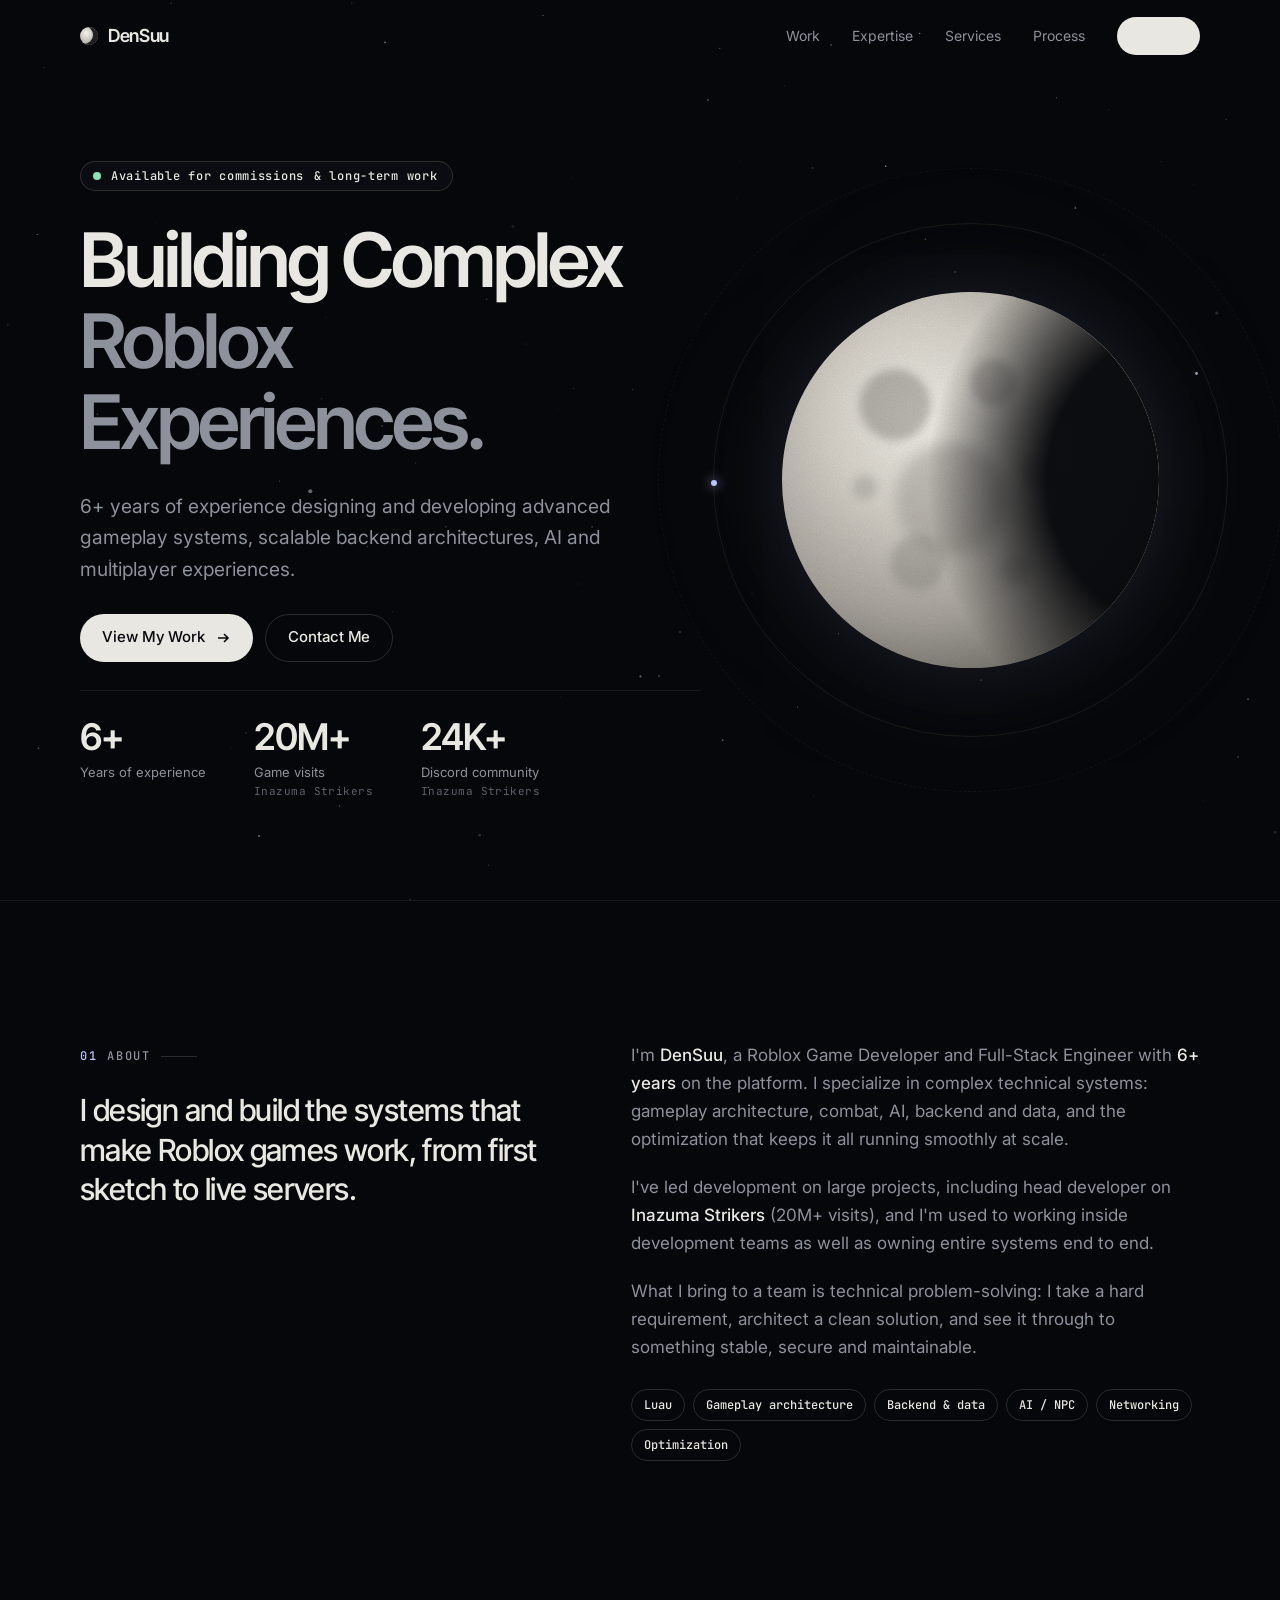
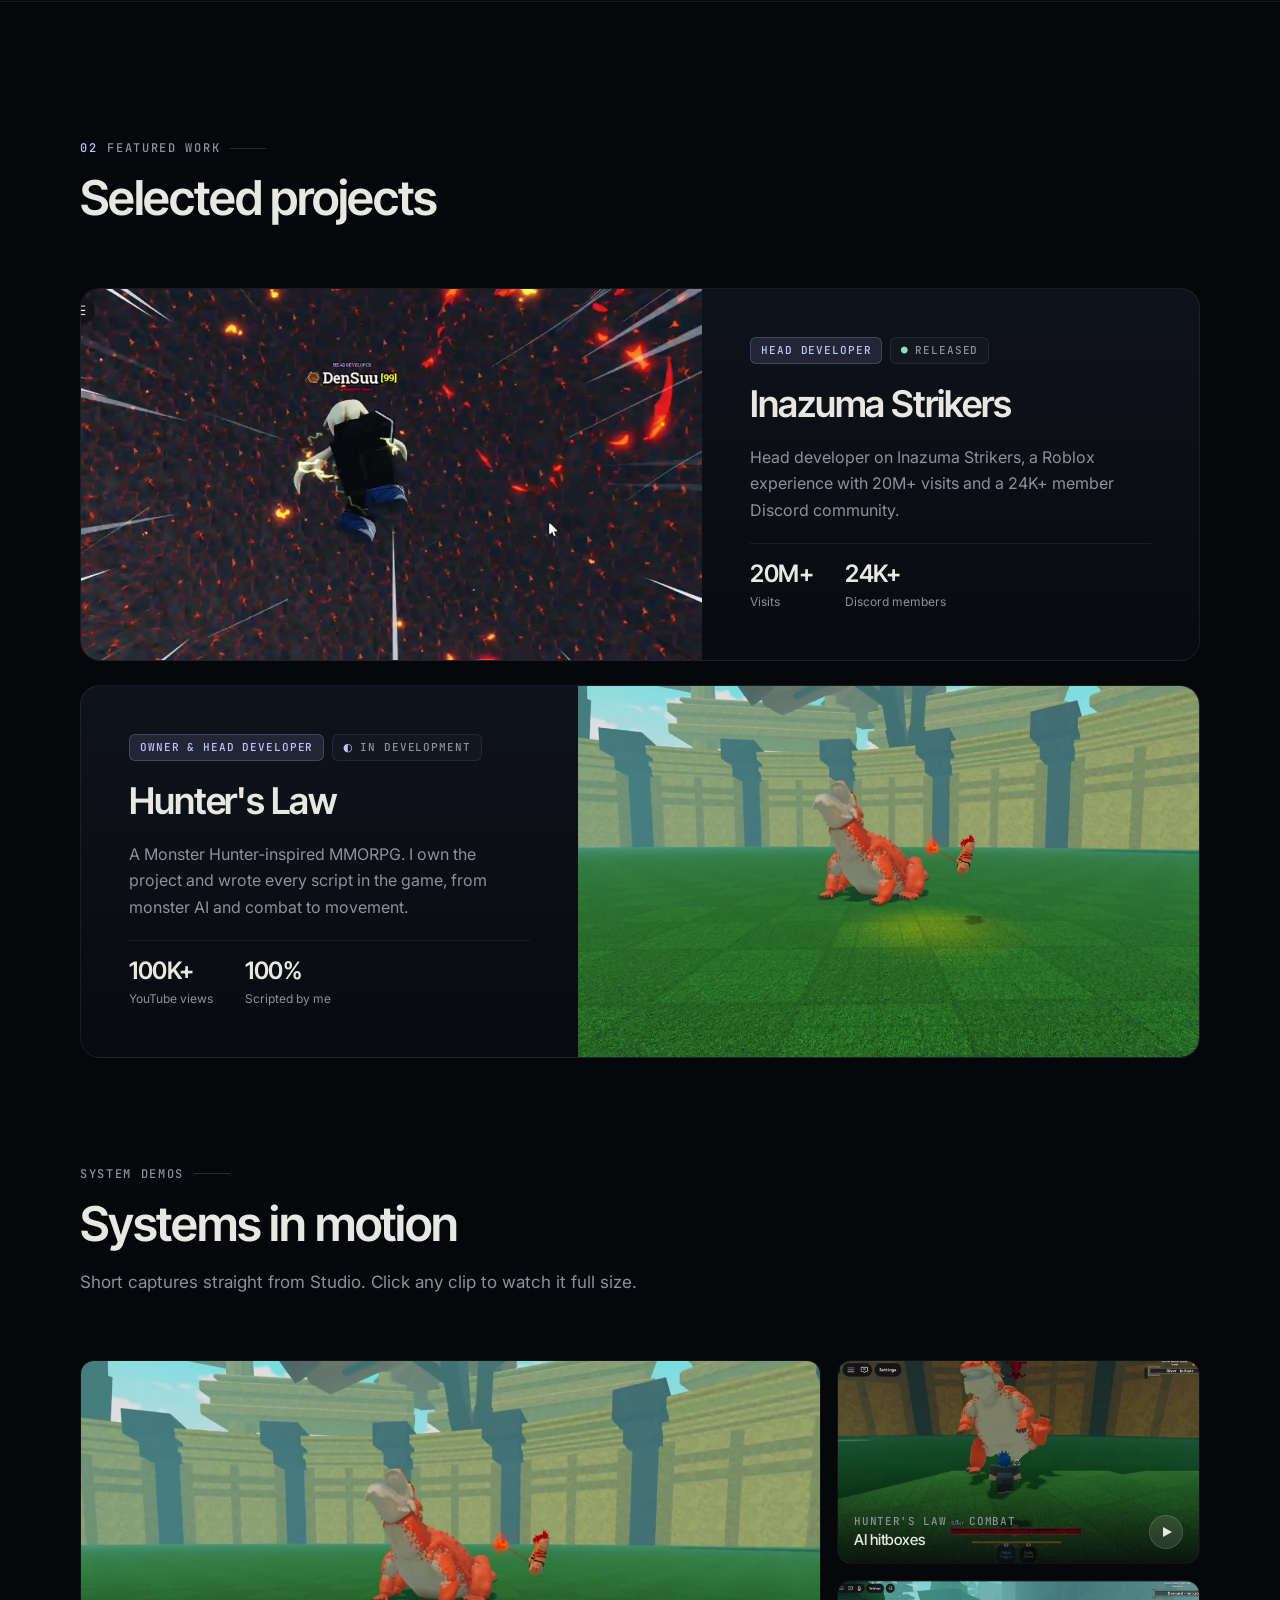
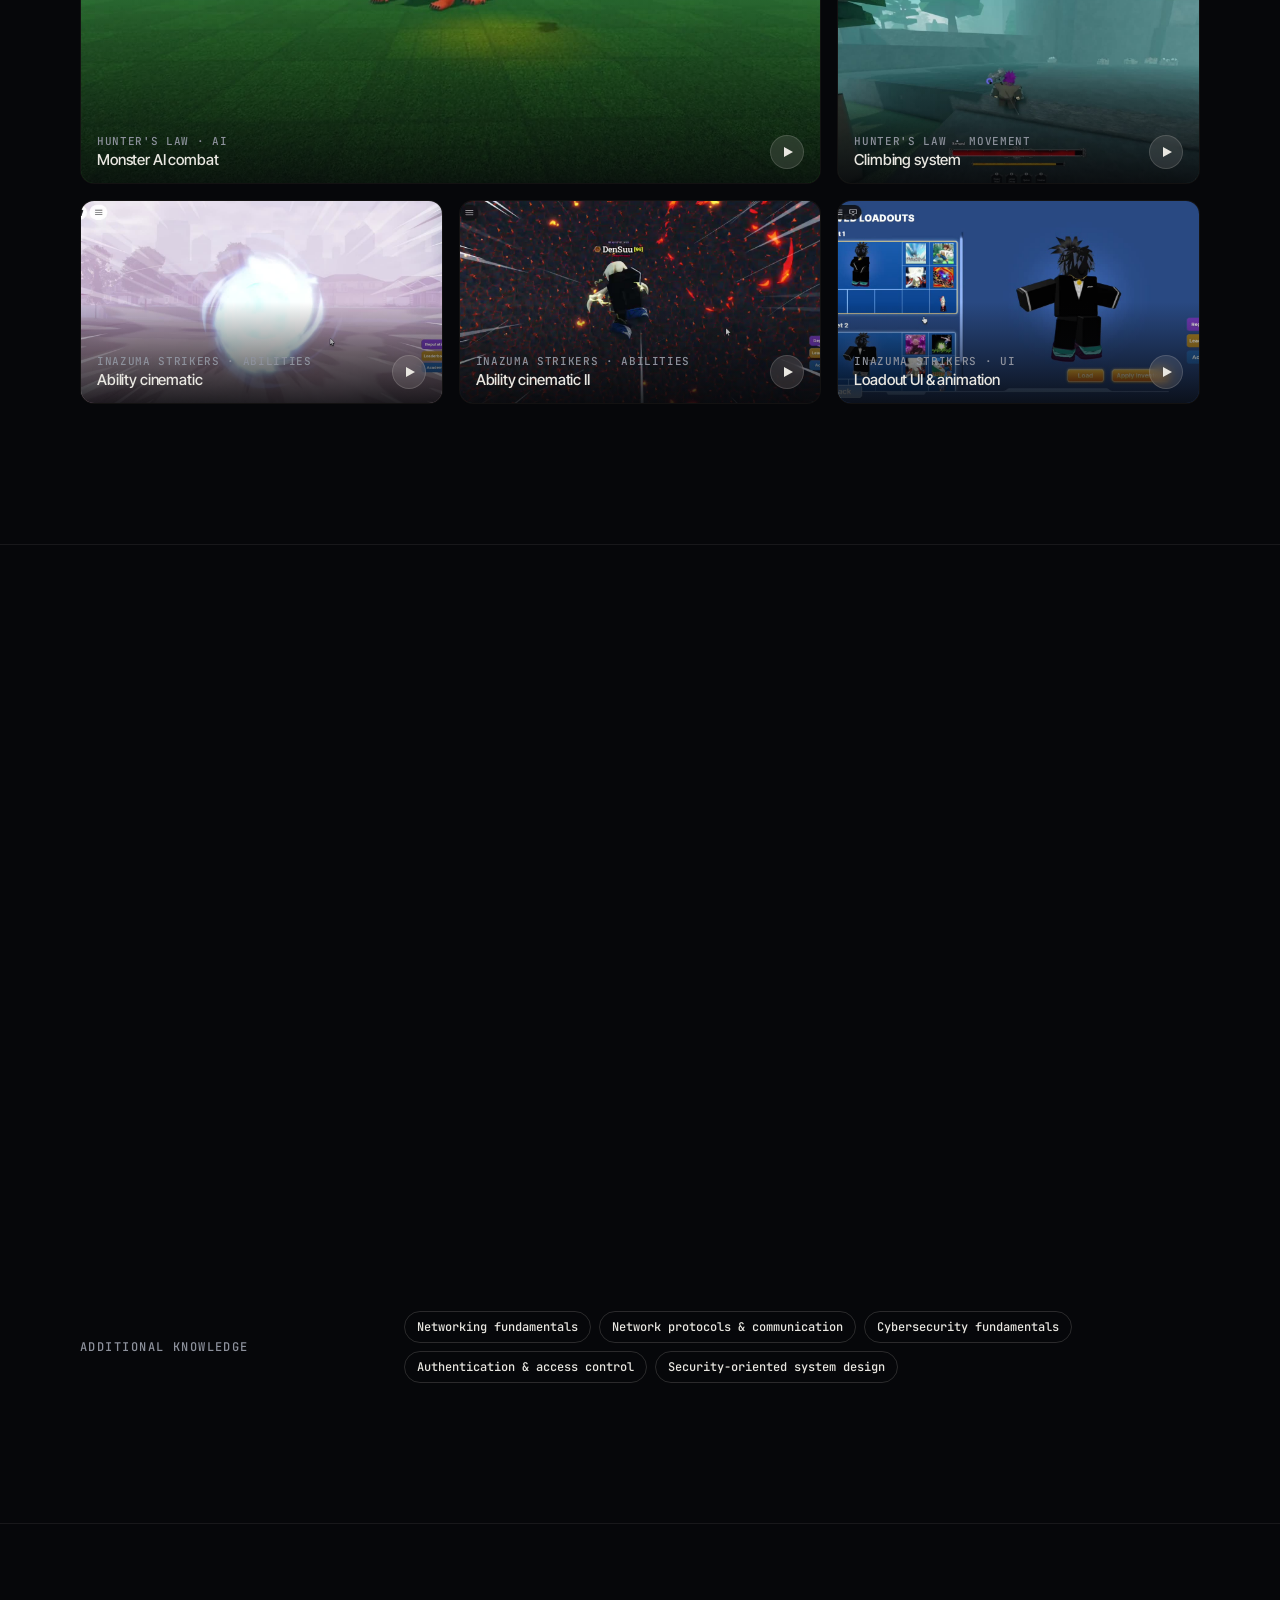
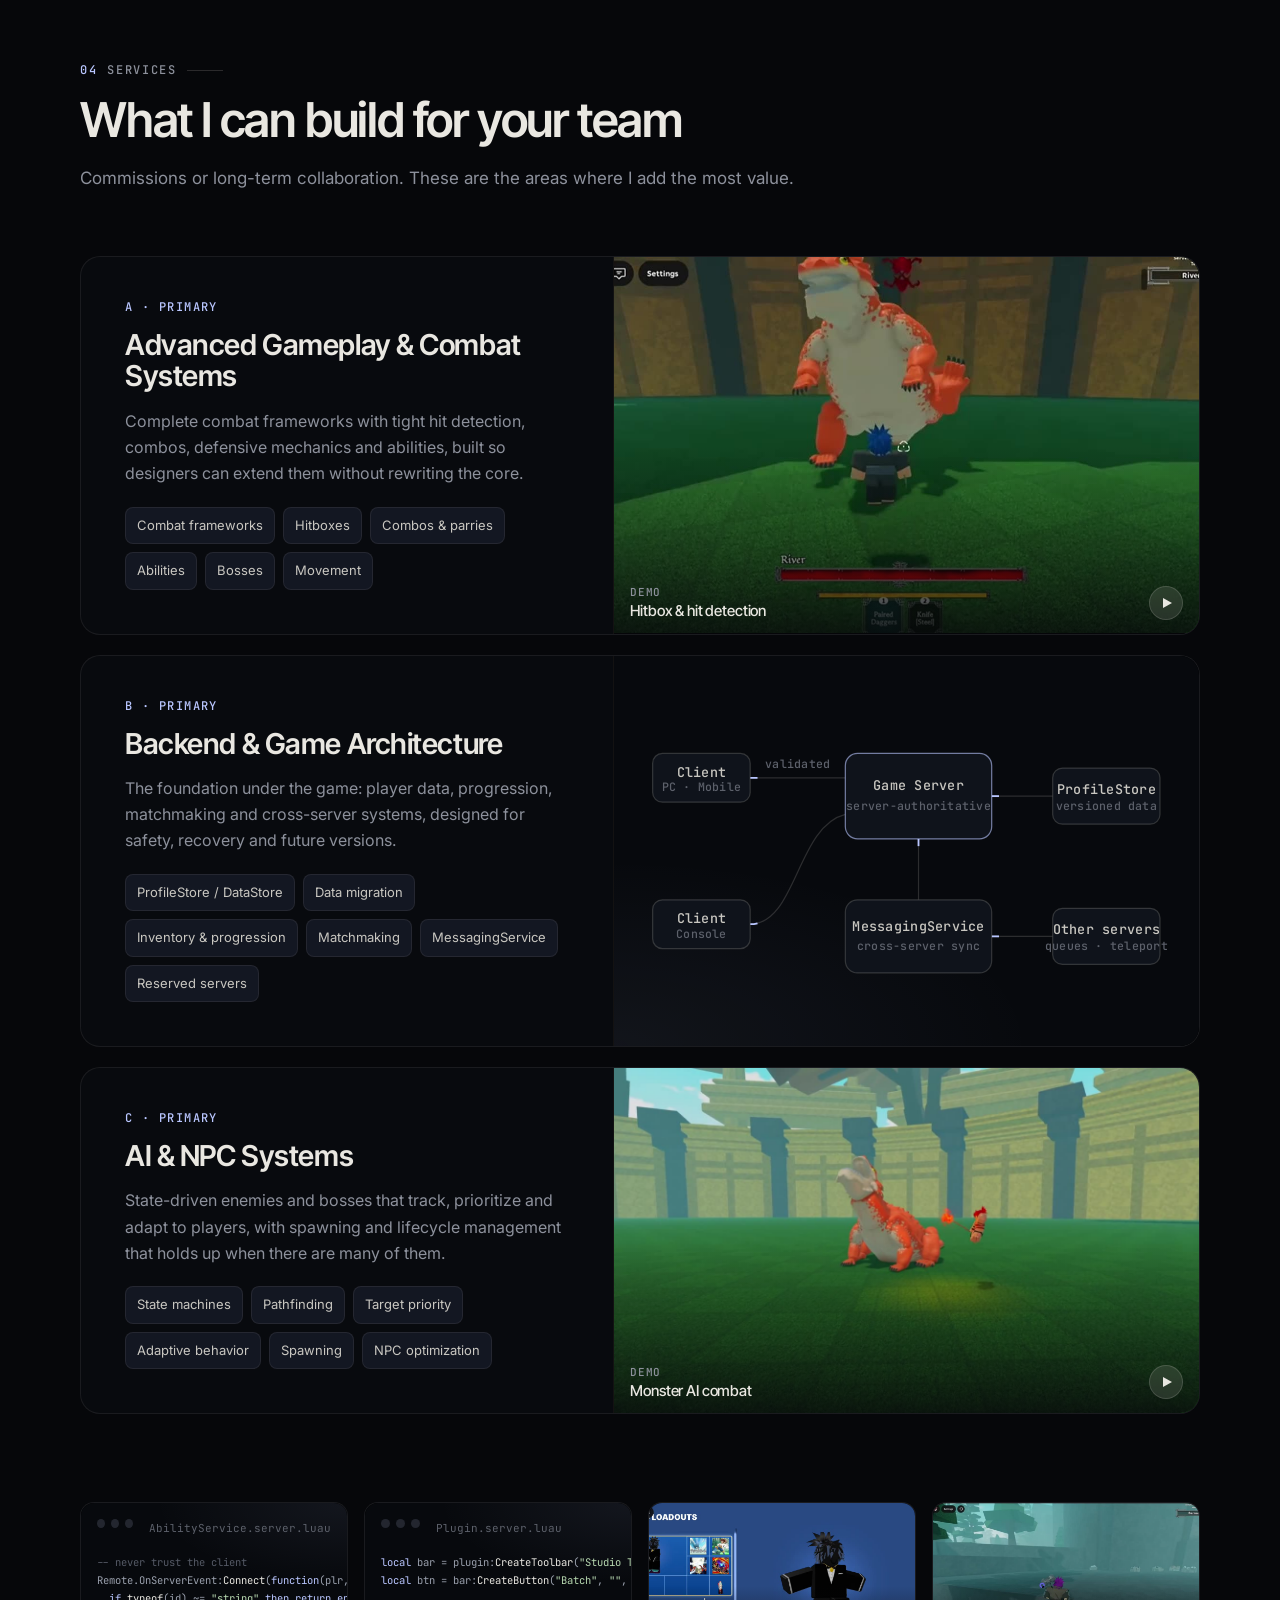
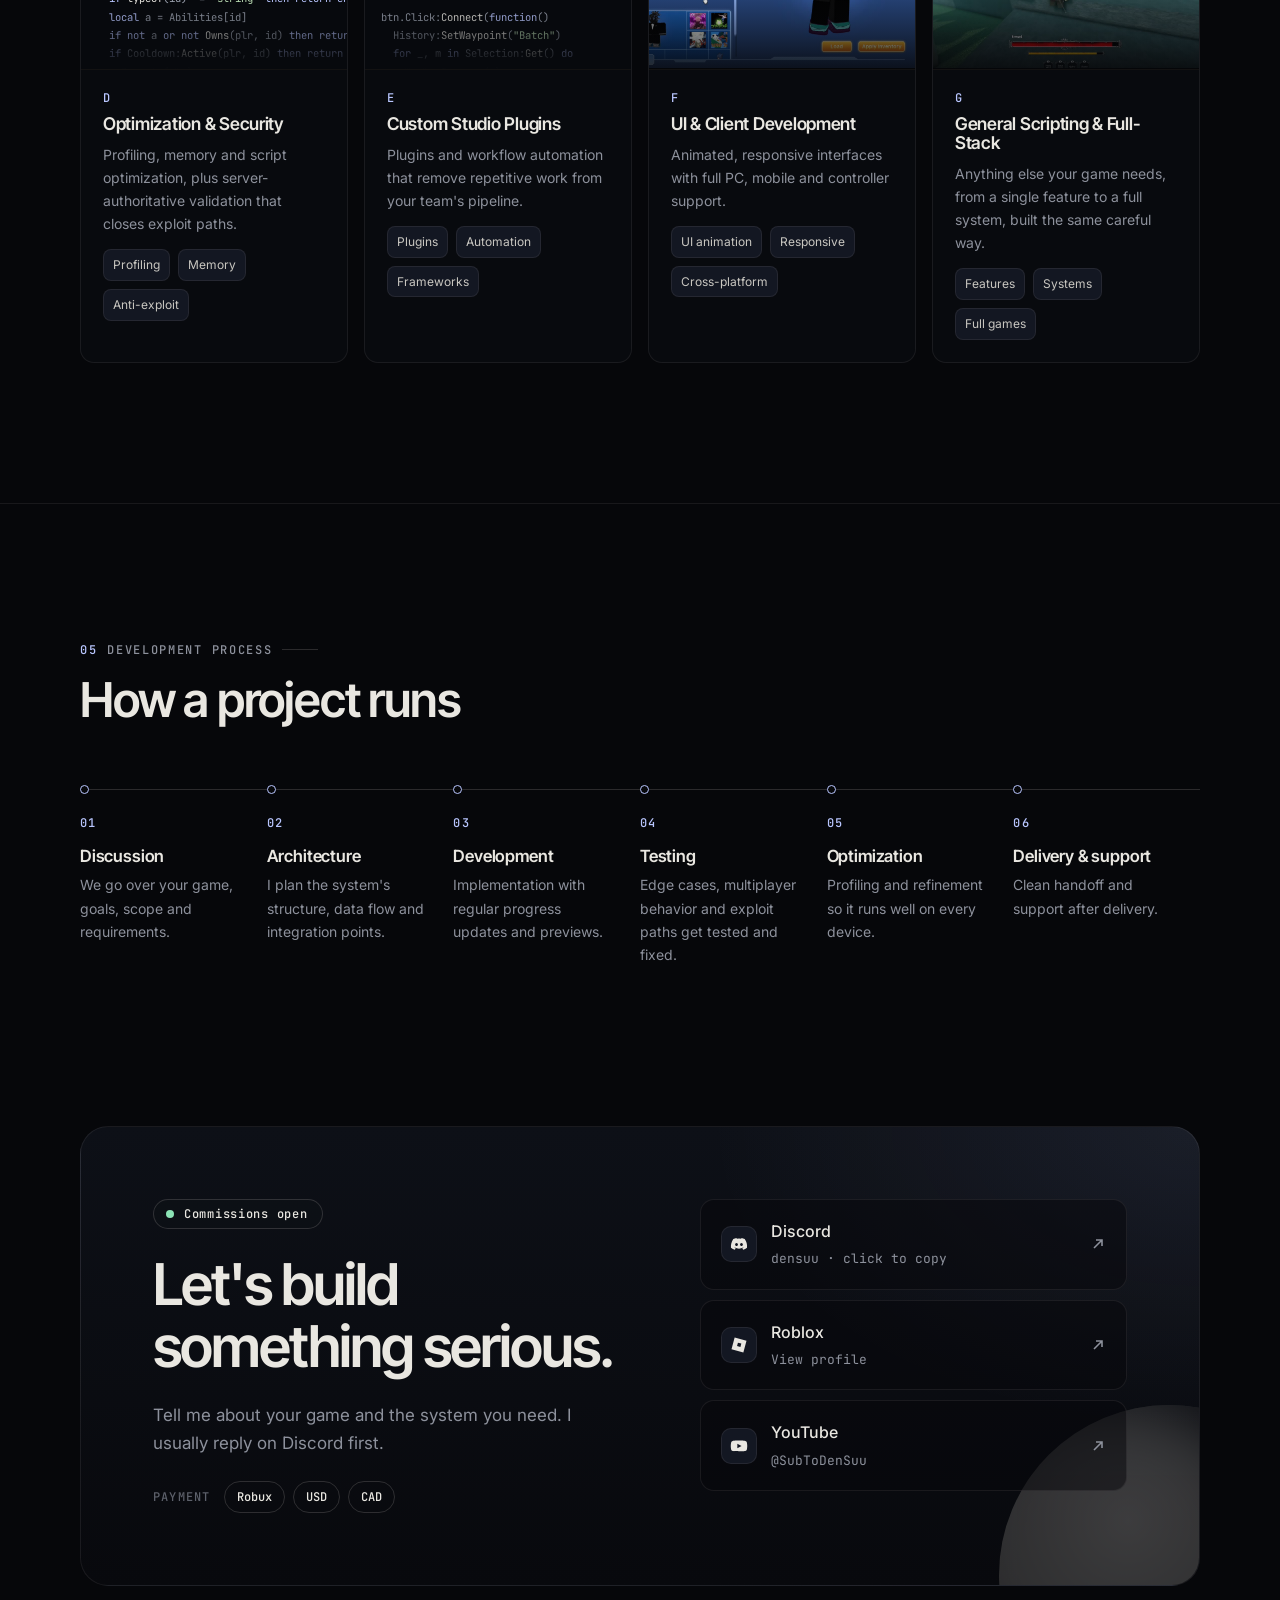
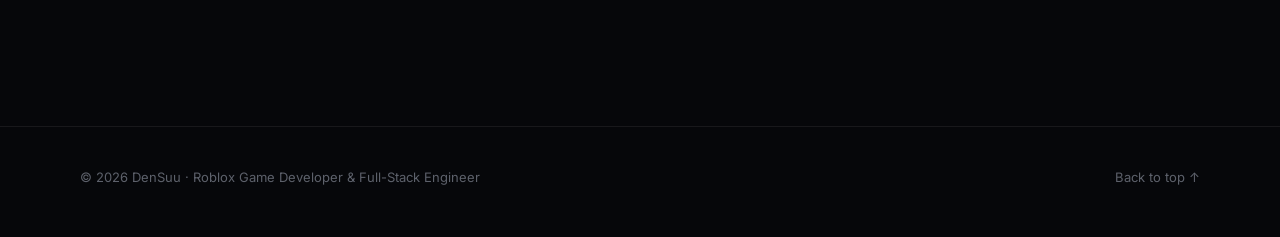
==== commit 614c4e4e: "Remove project pages and placeholders, add Discord and Roblox links Co-Authored-By: Claude Opus 5.5 " ====
--- a/index.html
+++ b/index.html
@@ -38,7 +38,6 @@
     <section class="hero">
       <div class="container hero-grid">
         <div class="hero-copy">
-          <!-- EDIT: availability text -->
           <span class="status reveal"><span class="dot"></span>Available for commissions<span class="hide-sm"> &amp; long-term work</span></span>
 
           <h1 class="reveal d1">Building Complex<br /><span class="soft">Roblox Experiences.</span></h1>
@@ -51,7 +50,6 @@
             <a href="#contact" class="btn btn-ghost">Contact Me</a>
           </div>
 
-          <!-- EDIT: headline statistics -->
           <div class="stats reveal d4">
             <div class="stat"><div class="val">6+</div><div class="lbl">Years of experience</div></div>
             <div class="stat"><div class="val">20M+</div><div class="lbl">Game visits<small>Inazuma Strikers</small></div></div>
@@ -77,7 +75,6 @@
           <p class="about-lead" style="margin-top:24px">I design and build the systems that make Roblox games work, from first sketch to live servers.</p>
         </div>
         <div class="about-body reveal d1">
-          <!-- EDIT: about text -->
           <p>I'm <strong>DenSuu</strong>, a Roblox Game Developer and Full-Stack Engineer with <strong>6+ years</strong> on the platform. I specialize in complex technical systems: gameplay architecture, combat, AI, backend and data, and the optimization that keeps it all running smoothly at scale.</p>
           <p>I've led development on large projects, including head developer on <strong>Inazuma Strikers</strong> (20M+ visits), and I'm used to working inside development teams as well as owning entire systems end to end.</p>
           <p>What I bring to a team is technical problem-solving: I take a hard requirement, architect a clean solution, and see it through to something stable, secure and maintainable.</p>
@@ -101,26 +98,23 @@
         <div class="projects">
           <!-- PROJECT A -->
           <article class="project-card reveal">
-            <a class="project-media" href="projects/inazuma-strikers.html" aria-label="Inazuma Strikers case study">
-              <!-- EDIT: swap for real Inazuma Strikers gameplay footage/cover when available -->
+            <a class="project-media" href="assets/videos/cinematic-2.mp4" data-lightbox data-title="Ability cinematic" data-meta="Inazuma Strikers" aria-label="Play Inazuma Strikers clip">
               <video data-autoplay muted loop playsinline preload="none" poster="assets/img/cinematic-2.jpg" data-src="assets/videos/cinematic-2.mp4"></video>
             </a>
             <div class="project-body">
               <div class="project-meta"><span class="tag accent">Head Developer</span><span class="tag live">Released</span></div>
               <h3>Inazuma Strikers</h3>
-              <p>Head developer on Inazuma Strikers, a Roblox experience with 20M+ visits and a 24K+ member Discord.<em class="ph">Add a one-line summary of the game.</em></p>
+              <p>Head developer on Inazuma Strikers, a Roblox experience with 20M+ visits and a 24K+ member Discord community.</p>
               <div class="mini-stats">
                 <div><div class="val">20M+</div><div class="lbl">Visits</div></div>
                 <div><div class="val">24K+</div><div class="lbl">Discord members</div></div>
               </div>
-              <a href="projects/inazuma-strikers.html" class="btn btn-ghost btn-sm">View case study
-                <svg viewBox="0 0 16 16" fill="none" stroke="currentColor" stroke-width="1.6"><path d="M3 8h10M9 4l4 4-4 4"/></svg></a>
             </div>
           </article>
 
           <!-- PROJECT B -->
           <article class="project-card reveal">
-            <a class="project-media" href="projects/hunters-law.html" aria-label="Hunter's Law case study">
+            <a class="project-media" href="assets/videos/ai-monster-fight.mp4" data-lightbox data-title="Monster AI combat" data-meta="Hunter's Law" aria-label="Play Hunter's Law clip">
               <video data-autoplay muted loop playsinline preload="none" poster="assets/img/ai-monster-fight.jpg" data-src="assets/videos/ai-monster-fight.mp4"></video>
             </a>
             <div class="project-body">
@@ -131,8 +125,6 @@
                 <div><div class="val">100K+</div><div class="lbl">YouTube views</div></div>
                 <div><div class="val">100%</div><div class="lbl">Scripted by me</div></div>
               </div>
-              <a href="projects/hunters-law.html" class="btn btn-ghost btn-sm">View case study
-                <svg viewBox="0 0 16 16" fill="none" stroke="currentColor" stroke-width="1.6"><path d="M3 8h10M9 4l4 4-4 4"/></svg></a>
             </div>
           </article>
         </div>
@@ -372,7 +364,6 @@
           <!-- E -->
           <article class="svc-card reveal d1">
             <div class="svc-visual">
-              <!-- EDIT: replace with a video of one of your plugins when you have one -->
               <div class="code-visual" aria-hidden="true">
                 <div class="bar"><i></i><i></i><i></i><b>Plugin.server.luau</b></div>
 <pre><span class="k">local</span> bar = plugin:<span class="f">CreateToolbar</span>(<span class="s">"Studio Tools"</span>)
@@ -438,7 +429,7 @@
           <div class="step reveal d2"><span class="track"></span><h4>Development</h4><p>Implementation with regular progress updates and previews.</p></div>
           <div class="step reveal d3"><span class="track"></span><h4>Testing</h4><p>Edge cases, multiplayer behavior and exploit paths get tested and fixed.</p></div>
           <div class="step reveal d4"><span class="track"></span><h4>Optimization</h4><p>Profiling and refinement so it runs well on every device.</p></div>
-          <div class="step reveal d4"><span class="track"></span><h4>Delivery &amp; support</h4><p>Clean handoff, documentation and support after delivery.</p></div>
+          <div class="step reveal d4"><span class="track"></span><h4>Delivery &amp; support</h4><p>Clean handoff and support after delivery.</p></div>
         </div>
       </div>
     </section>
@@ -457,16 +448,15 @@
             </div>
 
             <div class="contact-links">
-              <!-- EDIT: put your Discord invite or profile link in href, and your username in the .s line -->
-              <a class="c-link" href="#" target="_blank" rel="noopener">
+              <!-- Discord: clicking copies the username -->
+              <button class="c-link" type="button" data-copy="densuu" aria-label="Copy Discord username densuu">
                 <span class="l"><span class="ico"><svg viewBox="0 0 24 24" fill="currentColor"><path d="M19.6 5.3A16.9 16.9 0 0 0 15.4 4l-.5 1a15.7 15.7 0 0 0-5.8 0l-.5-1a16.9 16.9 0 0 0-4.2 1.3C1.7 9.3 1 13.2 1.3 17a17 17 0 0 0 5.2 2.6l1.1-1.8a11 11 0 0 1-1.7-.8l.4-.3a12.1 12.1 0 0 0 11.4 0l.4.3c-.5.3-1.1.6-1.7.8l1.1 1.8a17 17 0 0 0 5.2-2.6c.4-4.4-.7-8.3-3.1-11.7ZM8.7 14.7c-1 0-1.9-1-1.9-2.1s.8-2.1 1.9-2.1 1.9 1 1.9 2.1-.8 2.1-1.9 2.1Zm6.6 0c-1 0-1.9-1-1.9-2.1s.8-2.1 1.9-2.1 1.9 1 1.9 2.1-.8 2.1-1.9 2.1Z"/></svg></span>
-                  <span><span class="t">Discord</span><br /><span class="s ph">your_discord_username</span></span></span>
+                  <span><span class="t">Discord</span><br /><span class="s" data-copy-label>densuu · click to copy</span></span></span>
                 <svg class="arrow" viewBox="0 0 16 16" fill="none" stroke="currentColor" stroke-width="1.6"><path d="M4 12L12 4M6 4h6v6"/></svg>
-              </a>
-              <!-- EDIT: Roblox profile link -->
-              <a class="c-link" href="#" target="_blank" rel="noopener">
+              </button>
+              <a class="c-link" href="https://www.roblox.com/users/377263855/profile" target="_blank" rel="noopener">
                 <span class="l"><span class="ico"><svg viewBox="0 0 24 24" fill="currentColor"><path d="M6.2 2 2 17.8 17.8 22 22 6.2 6.2 2Zm7.7 12.6-4.5-1.2 1.2-4.5 4.5 1.2-1.2 4.5Z"/></svg></span>
-                  <span><span class="t">Roblox</span><br /><span class="s ph">roblox.com/users/…</span></span></span>
+                  <span><span class="t">Roblox</span><br /><span class="s">View profile</span></span></span>
                 <svg class="arrow" viewBox="0 0 16 16" fill="none" stroke="currentColor" stroke-width="1.6"><path d="M4 12L12 4M6 4h6v6"/></svg>
               </a>
               <a class="c-link" href="https://www.youtube.com/@SubToDenSuu" target="_blank" rel="noopener">
--- a/assets/css/style.css
+++ b/assets/css/style.css
@@ -431,6 +431,7 @@
   transition: border-color .3s, background .3s, transform .3s var(--ease);
 }
 .c-link:hover { border-color: var(--line-2); background: rgba(19,23,34,.7); transform: translateX(4px); }
+button.c-link { width: 100%; text-align: left; font: inherit; color: inherit; }
 .c-link .l { display: flex; align-items: center; gap: 14px; }
 .c-link .ico { width: 36px; height: 36px; border-radius: 10px; display: grid; place-items: center; background: var(--surface-2); border: 1px solid var(--line); }
 .c-link .ico svg { width: 18px; height: 18px; }
@@ -519,3 +520,4 @@
 }
 
 @media (max-width: 480px) { .hide-sm { display: none; } }
+.mini-stats:last-child { border-bottom: 0; padding-bottom: 0; }
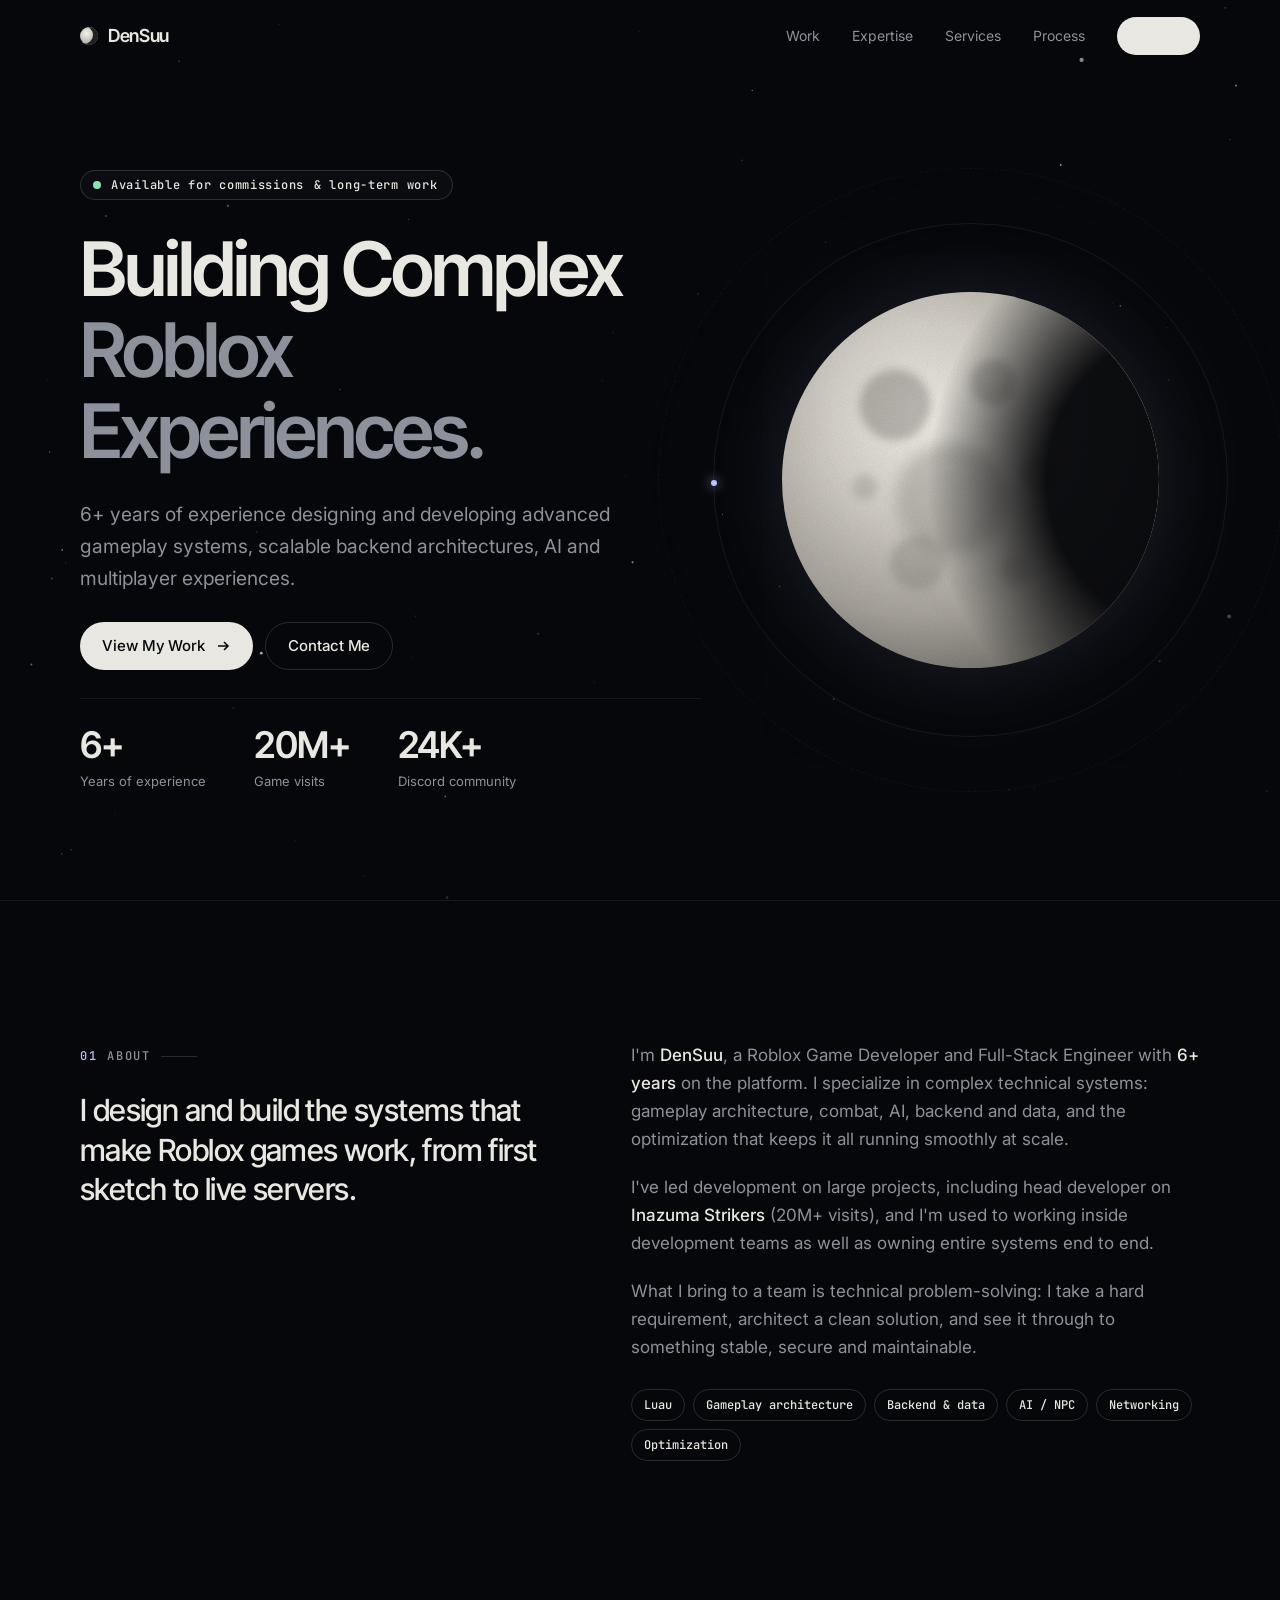
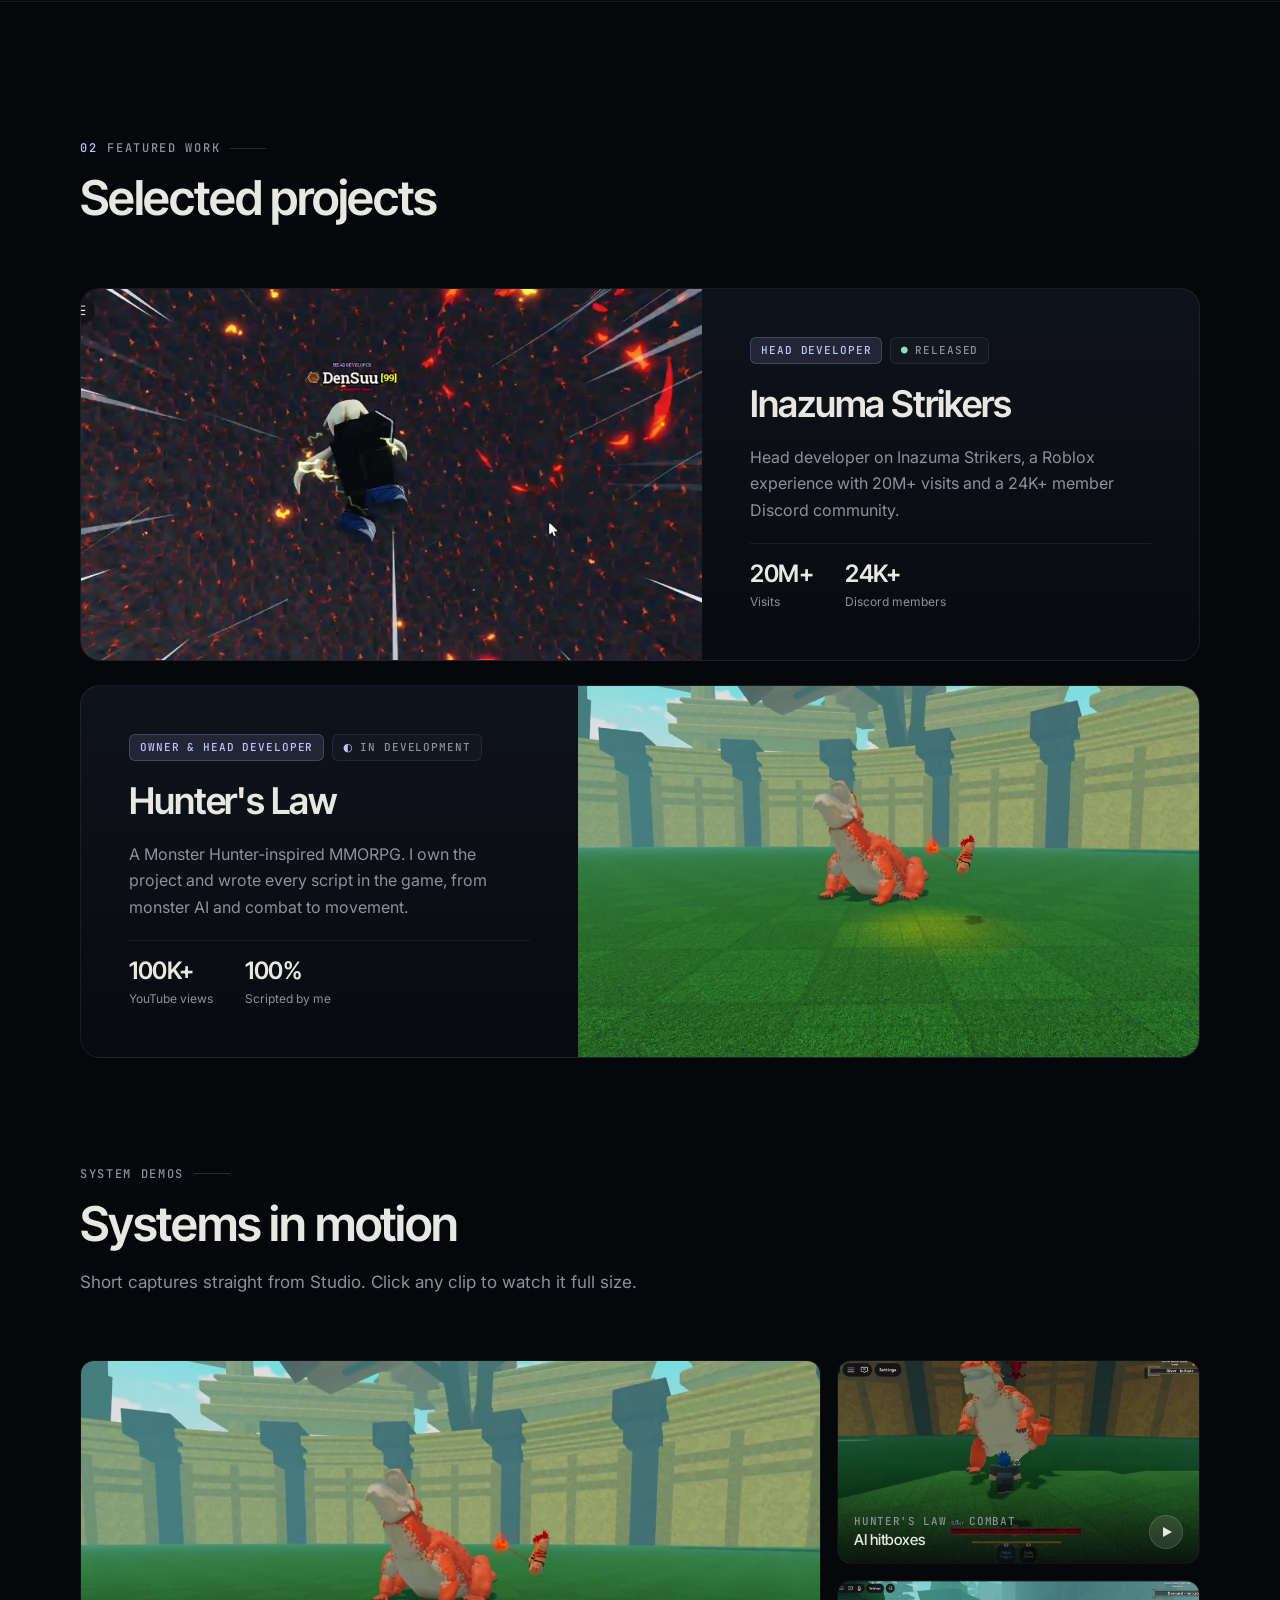
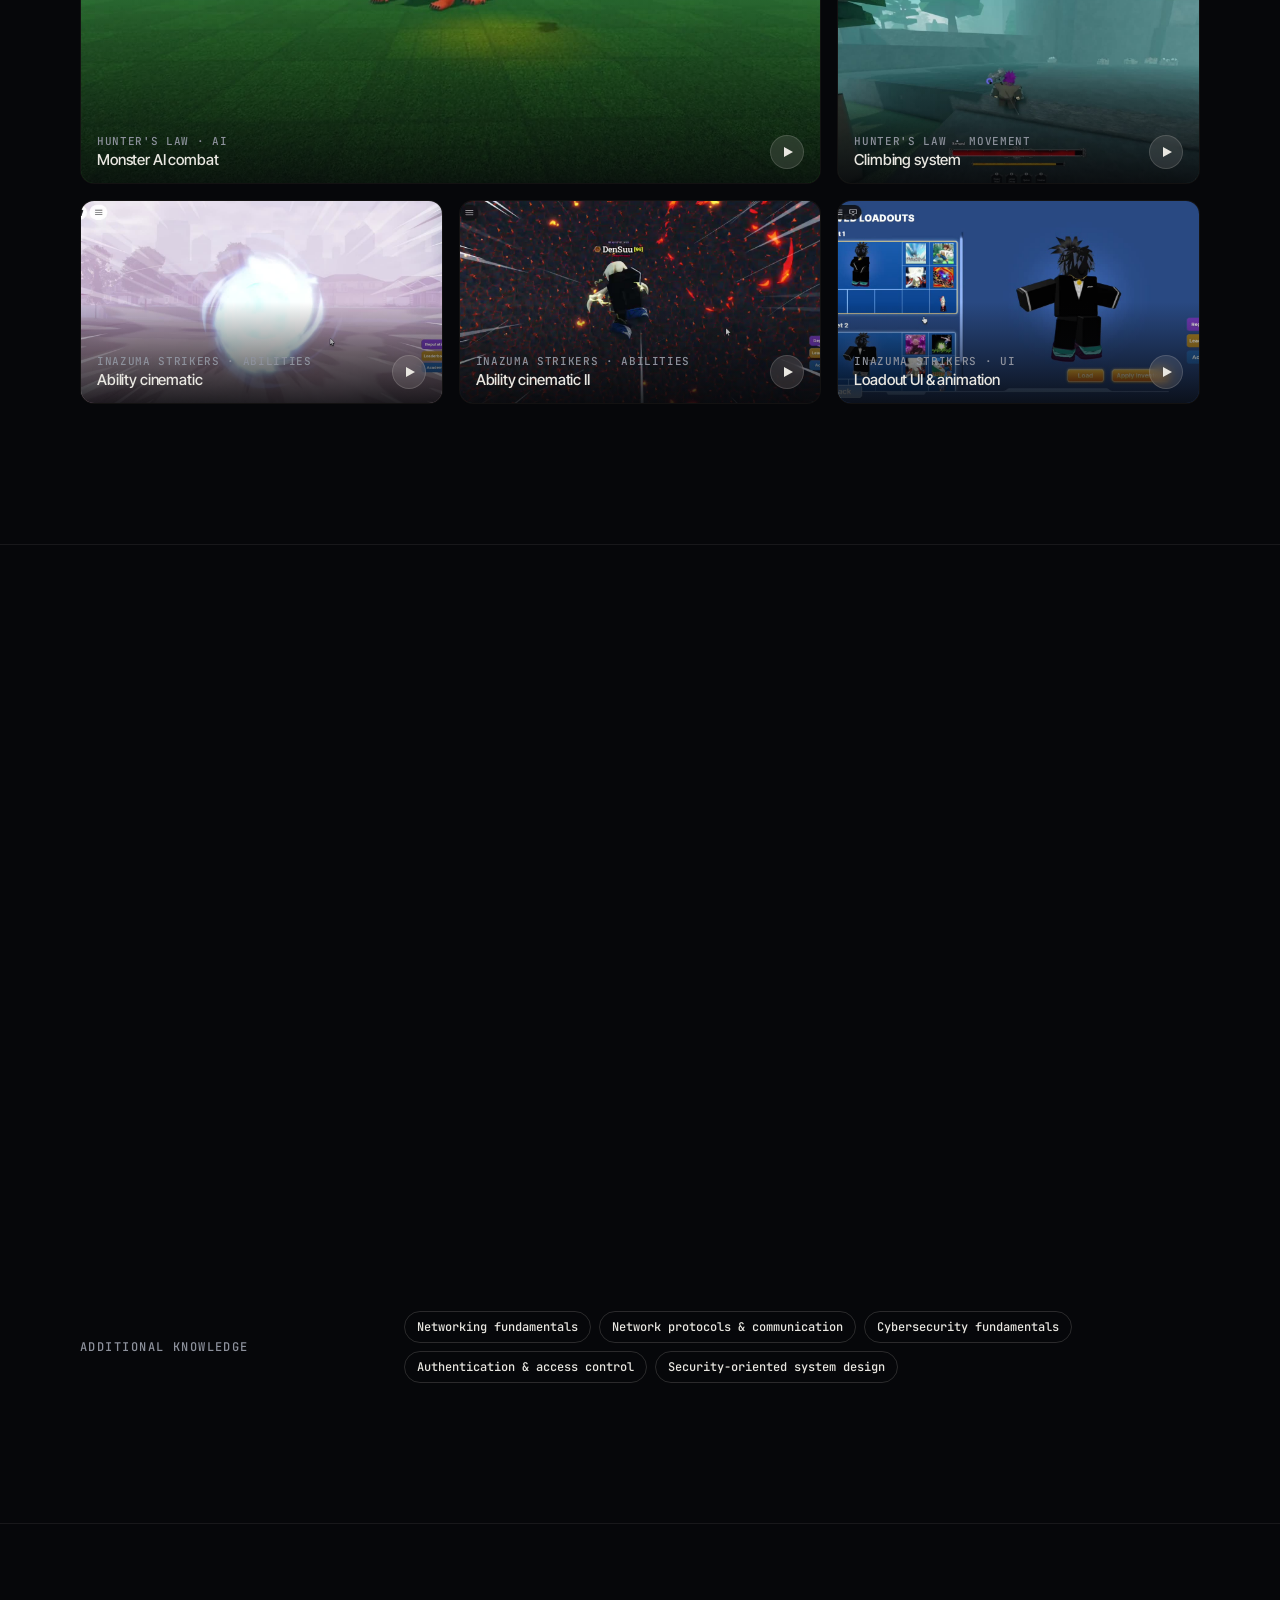
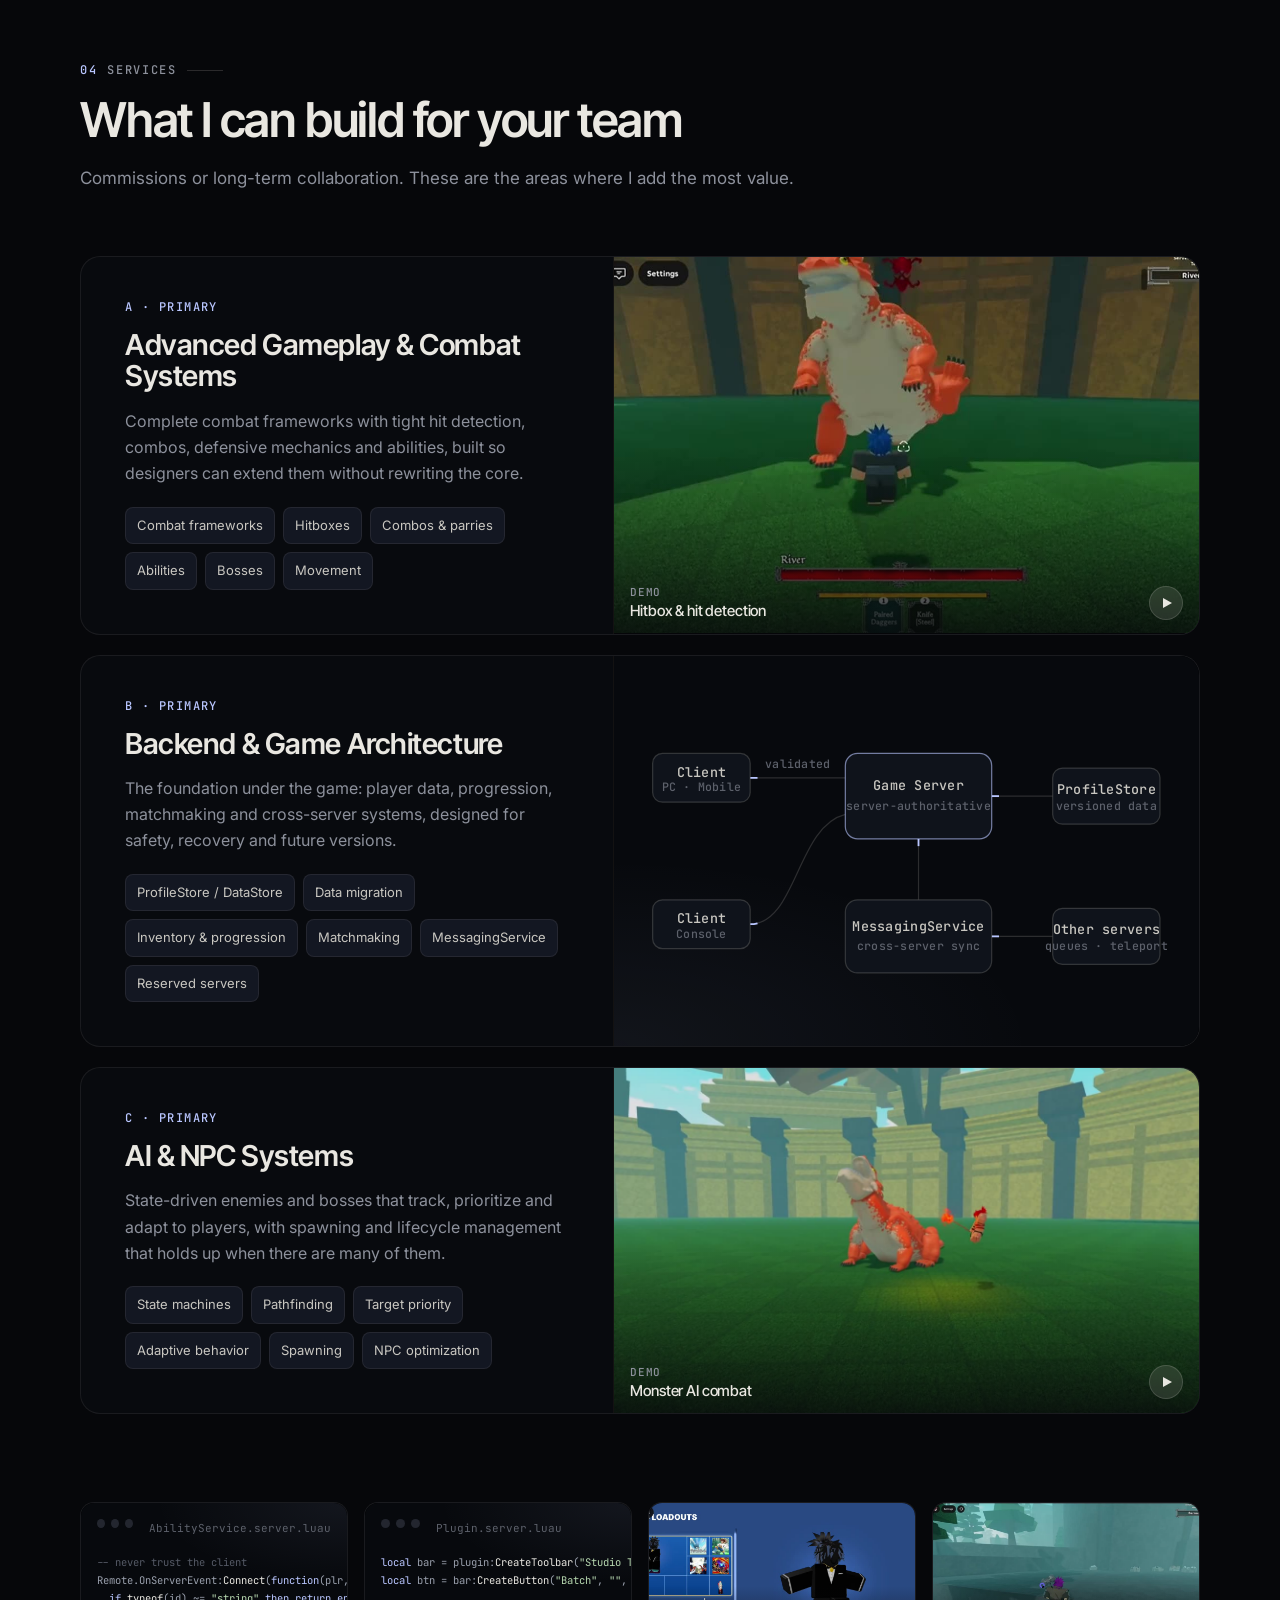
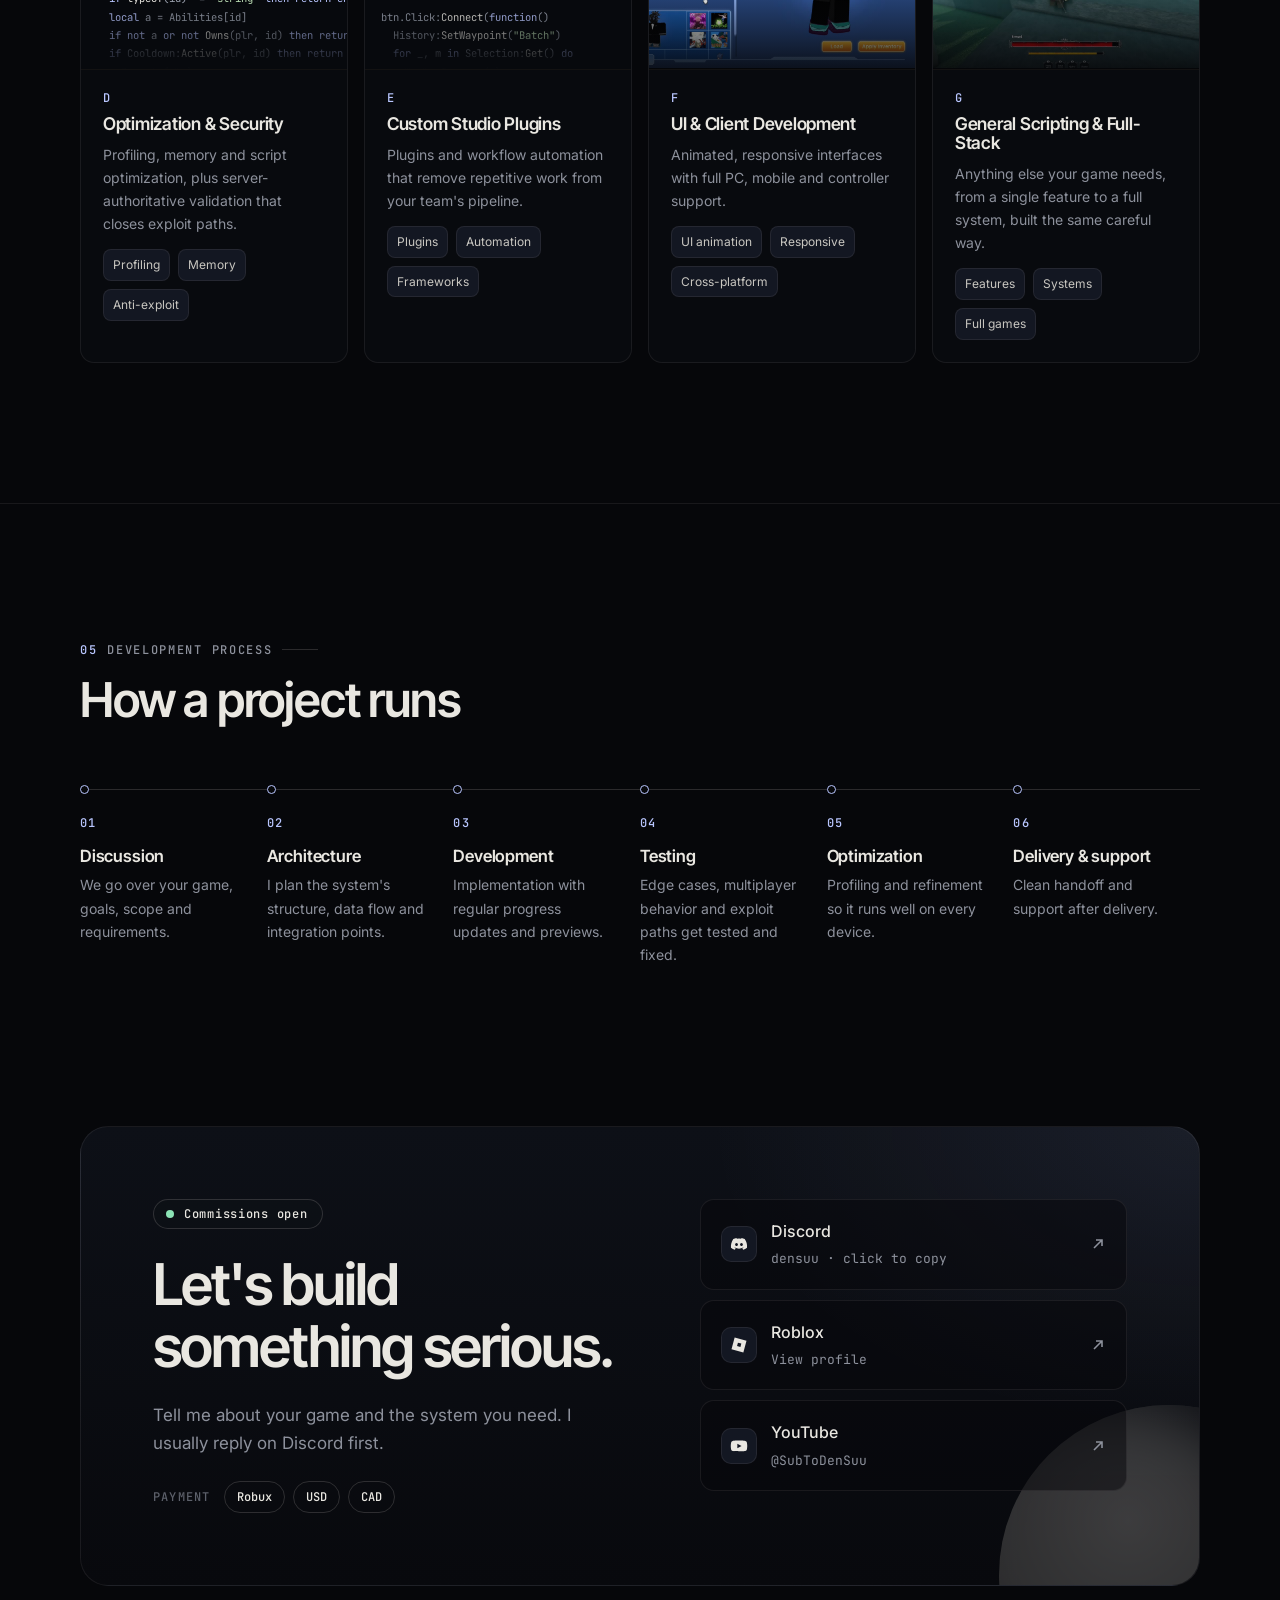
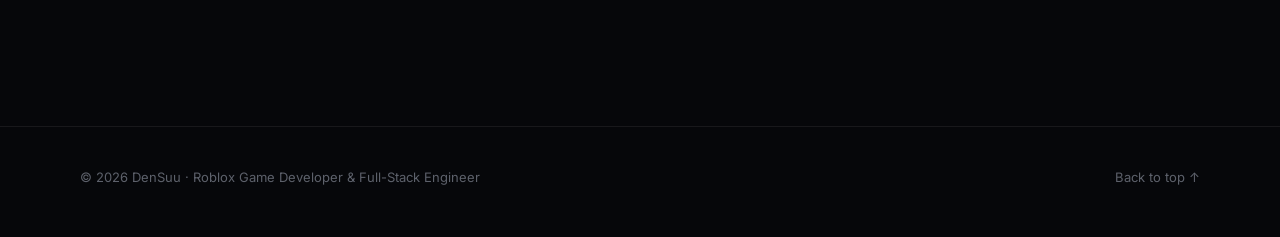
==== commit 31a2a89f: "Remove Inazuma Strikers label under hero stats Co-Authored-By: Claude Opus 5.5 <noreply@anthropic.co" ====
--- a/index.html
+++ b/index.html
@@ -52,8 +52,8 @@
 
           <div class="stats reveal d4">
             <div class="stat"><div class="val">6+</div><div class="lbl">Years of experience</div></div>
-            <div class="stat"><div class="val">20M+</div><div class="lbl">Game visits<small>Inazuma Strikers</small></div></div>
-            <div class="stat"><div class="val">24K+</div><div class="lbl">Discord community<small>Inazuma Strikers</small></div></div>
+            <div class="stat"><div class="val">20M+</div><div class="lbl">Game visits</div></div>
+            <div class="stat"><div class="val">24K+</div><div class="lbl">Discord community</div></div>
           </div>
         </div>
 
